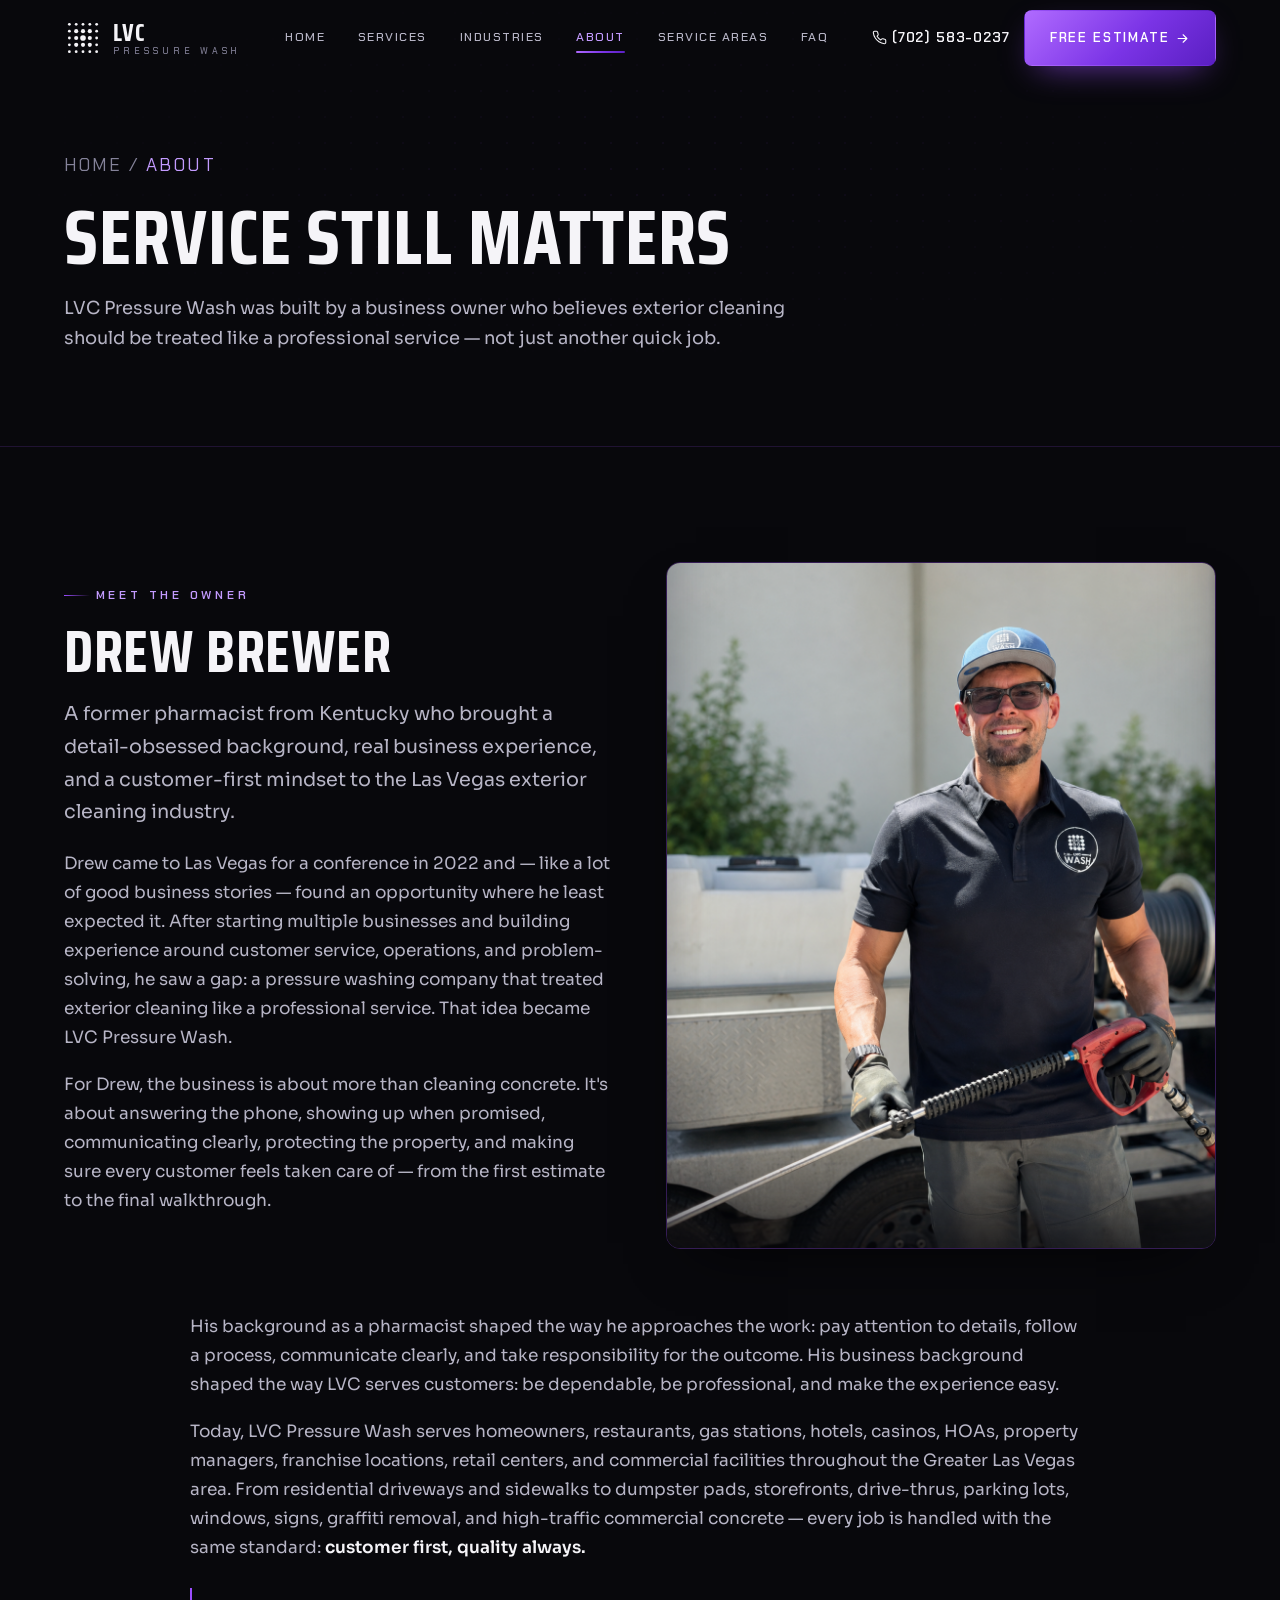
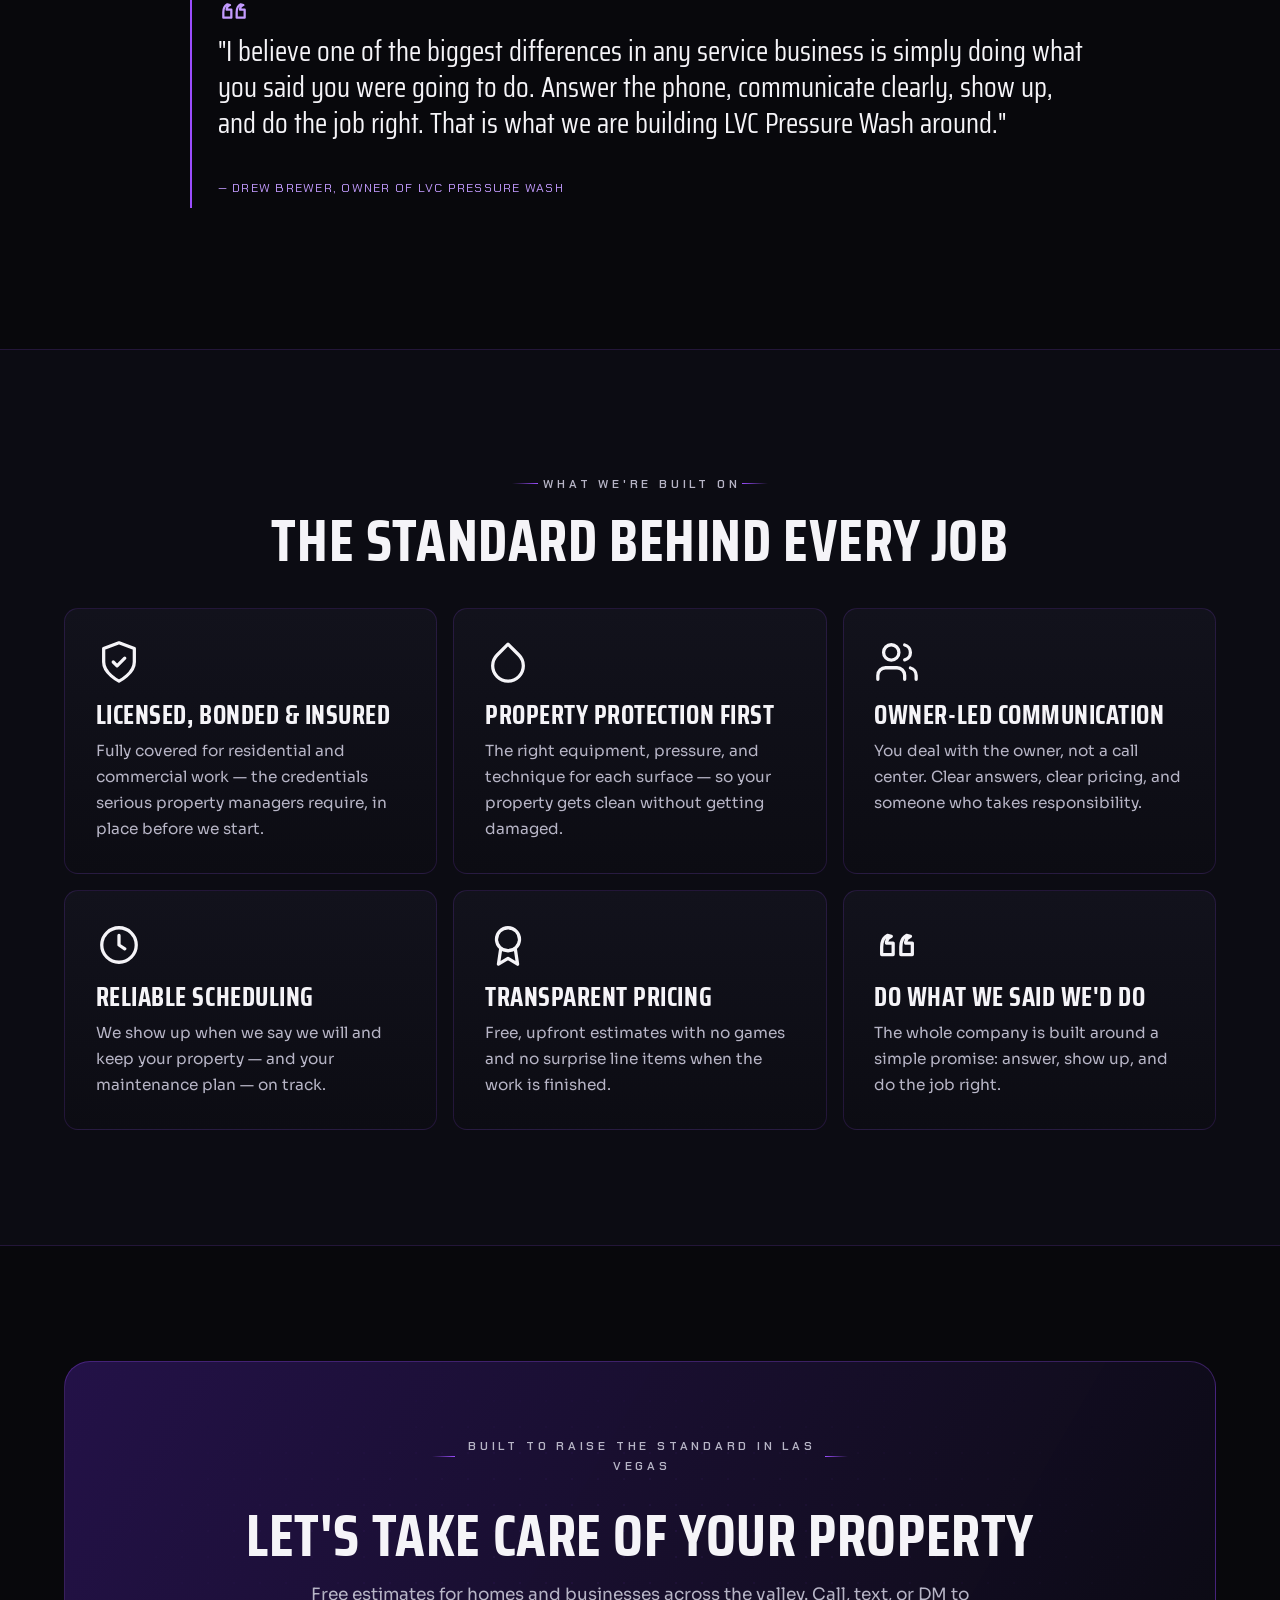
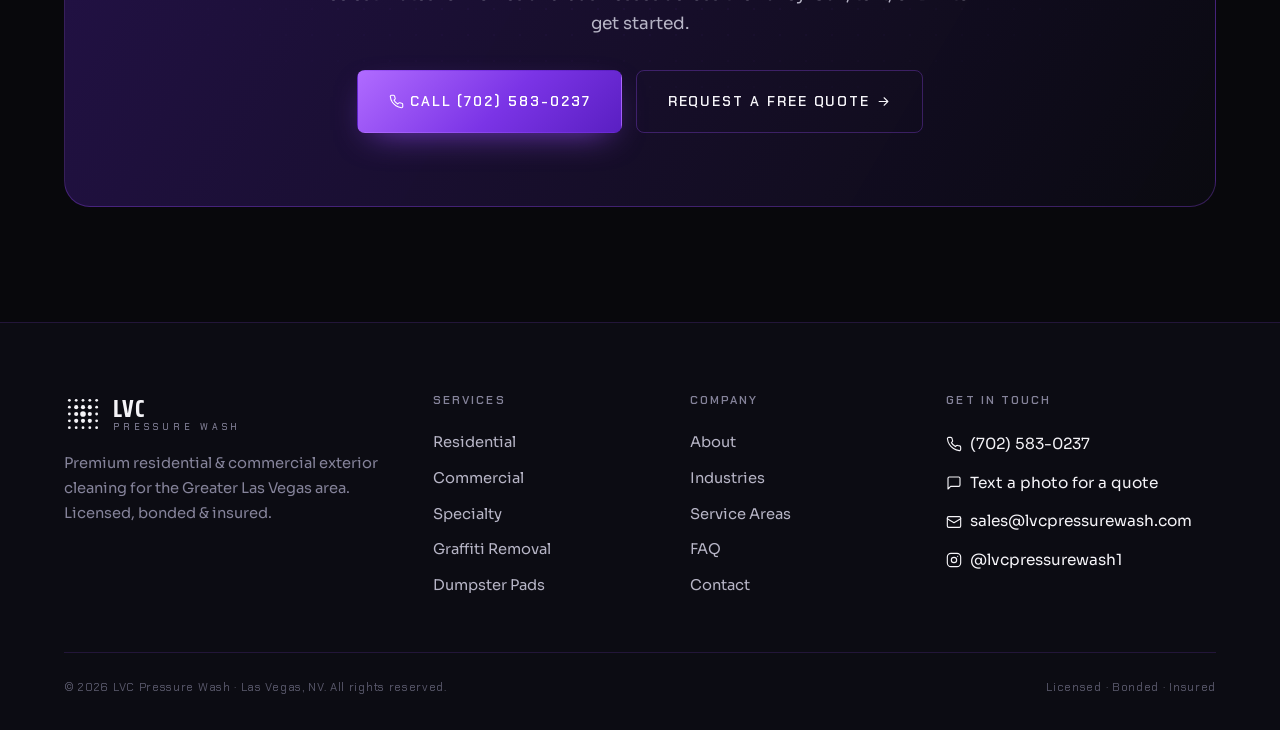
==== site/about.html @ b89e8e81 "Initial commit: LVC Pressure Washing static site Co-Authored-By: Claude Opus 4.8 <noreply@anthropic." ====
<!DOCTYPE html>
<html lang="en">
<head>
<meta charset="UTF-8">
<meta name="viewport" content="width=device-width, initial-scale=1">
<title>About — Meet Drew Brewer | LVC Pressure Wash Las Vegas</title>
<meta name="description" content="LVC Pressure Wash is owned and operated by Drew Brewer — a detail-obsessed, customer-first exterior cleaning company built to raise the standard in the Las Vegas region. Licensed, bonded & insured.">
<link rel="icon" href="assets/favicon.svg" type="image/svg+xml">
<link rel="preconnect" href="https://fonts.googleapis.com">
<link rel="preconnect" href="https://fonts.gstatic.com" crossorigin>
<link href="https://fonts.googleapis.com/css2?family=Chakra+Petch:wght@500;600;700&family=Saira+Condensed:wght@500;600;700;800&family=Sora:wght@300;400;500;600;700&display=swap" rel="stylesheet">
<link rel="stylesheet" href="css/styles.css">
</head>
<body>

<svg width="0" height="0" style="position:absolute" aria-hidden="true" focusable="false"><defs>
  <symbol id="mark" viewBox="0 0 46 46"><g fill="currentColor">
    <circle cx="6.5" cy="6.5" r="1.7"/><circle cx="14.75" cy="6.5" r="1.7"/><circle cx="23" cy="6.5" r="1.7"/><circle cx="31.25" cy="6.5" r="1.7"/><circle cx="39.5" cy="6.5" r="1.7"/>
    <circle cx="6.5" cy="14.75" r="1.7"/><circle cx="14.75" cy="14.75" r="2.5"/><circle cx="23" cy="14.75" r="2.5"/><circle cx="31.25" cy="14.75" r="2.5"/><circle cx="39.5" cy="14.75" r="1.7"/>
    <circle cx="6.5" cy="23" r="1.7"/><circle cx="14.75" cy="23" r="2.5"/><circle cx="23" cy="23" r="3.4"/><circle cx="31.25" cy="23" r="2.5"/><circle cx="39.5" cy="23" r="1.7"/>
    <circle cx="6.5" cy="31.25" r="1.7"/><circle cx="14.75" cy="31.25" r="2.5"/><circle cx="23" cy="31.25" r="2.5"/><circle cx="31.25" cy="31.25" r="2.5"/><circle cx="39.5" cy="31.25" r="1.7"/>
    <circle cx="6.5" cy="39.5" r="1.7"/><circle cx="14.75" cy="39.5" r="1.7"/><circle cx="23" cy="39.5" r="1.7"/><circle cx="31.25" cy="39.5" r="1.7"/><circle cx="39.5" cy="39.5" r="1.7"/>
  </g></symbol>
  <g fill="none" stroke="currentColor" stroke-width="1.7" stroke-linecap="round" stroke-linejoin="round">
    <symbol fill="none" stroke="currentColor" stroke-width="1.7" stroke-linecap="round" stroke-linejoin="round" id="i-phone" viewBox="0 0 24 24"><path d="M22 16.92v3a2 2 0 0 1-2.18 2 19.79 19.79 0 0 1-8.63-3.07 19.5 19.5 0 0 1-6-6A19.79 19.79 0 0 1 2.12 4.18 2 2 0 0 1 4.11 2h3a2 2 0 0 1 2 1.72c.13.96.36 1.9.7 2.81a2 2 0 0 1-.45 2.11L8.09 9.91a16 16 0 0 0 6 6l1.27-1.27a2 2 0 0 1 2.11-.45c.91.34 1.85.57 2.81.7A2 2 0 0 1 22 16.92z"/></symbol>
    <symbol fill="none" stroke="currentColor" stroke-width="1.7" stroke-linecap="round" stroke-linejoin="round" id="i-msg" viewBox="0 0 24 24"><path d="M21 15a2 2 0 0 1-2 2H7l-4 4V5a2 2 0 0 1 2-2h14a2 2 0 0 1 2 2z"/></symbol>
    <symbol fill="none" stroke="currentColor" stroke-width="1.7" stroke-linecap="round" stroke-linejoin="round" id="i-arrow" viewBox="0 0 24 24"><path d="M5 12h14M13 6l6 6-6 6"/></symbol>
    <symbol fill="none" stroke="currentColor" stroke-width="1.7" stroke-linecap="round" stroke-linejoin="round" id="i-mail" viewBox="0 0 24 24"><rect x="2" y="4" width="20" height="16" rx="2"/><path d="m2 7 10 6 10-6"/></symbol>
    <symbol fill="none" stroke="currentColor" stroke-width="1.7" stroke-linecap="round" stroke-linejoin="round" id="i-instagram" viewBox="0 0 24 24"><rect x="2" y="2" width="20" height="20" rx="5.5"/><circle cx="12" cy="12" r="4"/><path d="M17.5 6.5h.01"/></symbol>
    <symbol fill="none" stroke="currentColor" stroke-width="1.7" stroke-linecap="round" stroke-linejoin="round" id="i-shield" viewBox="0 0 24 24"><path d="M12 22s8-4 8-10V5l-8-3-8 3v7c0 6 8 10 8 10z"/><path d="M9 12l2 2 4-4"/></symbol>
    <symbol fill="none" stroke="currentColor" stroke-width="1.7" stroke-linecap="round" stroke-linejoin="round" id="i-droplet" viewBox="0 0 24 24"><path d="M12 2.7l5.66 5.66a8 8 0 1 1-11.32 0z"/></symbol>
    <symbol fill="none" stroke="currentColor" stroke-width="1.7" stroke-linecap="round" stroke-linejoin="round" id="i-clock" viewBox="0 0 24 24"><circle cx="12" cy="12" r="9"/><path d="M12 7v5l3 2"/></symbol>
    <symbol fill="none" stroke="currentColor" stroke-width="1.7" stroke-linecap="round" stroke-linejoin="round" id="i-award" viewBox="0 0 24 24"><circle cx="12" cy="9" r="6"/><path d="M8.2 13.9 7 22l5-3 5 3-1.2-8.1"/></symbol>
    <symbol fill="none" stroke="currentColor" stroke-width="1.7" stroke-linecap="round" stroke-linejoin="round" id="i-users" viewBox="0 0 24 24"><path d="M16 21v-2a4 4 0 0 0-4-4H6a4 4 0 0 0-4 4v2"/><circle cx="9" cy="7" r="4"/><path d="M22 21v-2a4 4 0 0 0-3-3.87M16 3.13a4 4 0 0 1 0 7.75"/></symbol>
    <symbol fill="none" stroke="currentColor" stroke-width="1.7" stroke-linecap="round" stroke-linejoin="round" id="i-quote" viewBox="0 0 24 24"><path d="M7 7c-2 1-3 3-3 6v4h6v-6H6.5C6.5 9 7.5 8 9 7.5zM17 7c-2 1-3 3-3 6v4h6v-6h-3.5c0-2 1-3 2.5-3.5z"/></symbol>
  </g>
</defs></svg>

<header class="header">
  <div class="container"><nav class="nav">
    <a href="index.html" class="brand" aria-label="LVC Pressure Wash home"><svg class="mark" viewBox="0 0 46 46" aria-hidden="true"><use href="#mark"/></svg><span class="brand-word"><span class="b1">LVC</span><span class="b2">PRESSURE&nbsp;WASH</span></span></a>
    <div class="nav-links"><a href="index.html">Home</a><a href="services.html">Services</a><a href="industries.html">Industries</a><a href="about.html" class="active">About</a><a href="service-areas.html">Service Areas</a><a href="faq.html">FAQ</a></div>
    <div class="nav-cta"><a href="tel:+17025830237" class="nav-phone"><svg aria-hidden="true"><use href="#i-phone"/></svg>(702) 583-0237</a><a href="contact.html" class="btn">Free Estimate <svg aria-hidden="true"><use href="#i-arrow"/></svg></a><button class="nav-toggle" aria-label="Open menu" aria-expanded="false" aria-controls="mobile-menu"><span></span></button></div>
  </nav></div>
</header>

<div class="mobile-menu" id="mobile-menu">
  <a href="index.html">Home <span>01</span></a><a href="services.html">Services <span>02</span></a><a href="industries.html">Industries <span>03</span></a><a href="about.html">About <span>04</span></a><a href="service-areas.html">Service Areas <span>05</span></a><a href="faq.html">FAQ <span>06</span></a><a href="contact.html">Contact <span>07</span></a>
  <a href="tel:+17025830237" class="btn btn-block btn-lg"><svg aria-hidden="true"><use href="#i-phone"/></svg> Call (702) 583-0237</a>
</div>

<main>
<section class="subhero">
  <div class="dotwash" aria-hidden="true"></div>
  <div class="container subhero-inner">
    <p class="crumbs"><a href="index.html">Home</a> / <span>About</span></p>
    <h1>Service still matters</h1>
    <p class="lead">LVC Pressure Wash was built by a business owner who believes exterior cleaning should be treated like a professional service — not just another quick job.</p>
  </div>
</section>

<section class="section">
  <div class="container">
    <div class="about-hero">
      <div class="reveal">
        <p class="eyebrow">Meet the owner</p>
        <h2 style="margin-bottom:1.1rem;">Drew Brewer</h2>
        <p class="lead">A former pharmacist from Kentucky who brought a detail-obsessed background, real business experience, and a customer-first mindset to the Las Vegas exterior cleaning industry.</p>
        <p>Drew came to Las Vegas for a conference in 2022 and — like a lot of good business stories — found an opportunity where he least expected it. After starting multiple businesses and building experience around customer service, operations, and problem-solving, he saw a gap: a pressure washing company that treated exterior cleaning like a professional service. That idea became LVC Pressure Wash.</p>
        <p>For Drew, the business is about more than cleaning concrete. It's about answering the phone, showing up when promised, communicating clearly, protecting the property, and making sure every customer feels taken care of — from the first estimate to the final walkthrough.</p>
      </div>
      <div class="reveal" data-d="1">
        <div class="about-portrait">
          <img src="assets/img/drew.png" alt="Drew Brewer, owner of LVC Pressure Wash, holding a pressure washing wand in front of his equipment trailer">
        </div>
      </div>
    </div>

    <div class="reveal" style="max-width:900px; margin:clamp(2.5rem,5vw,4rem) auto 0;">
      <p>His background as a pharmacist shaped the way he approaches the work: pay attention to details, follow a process, communicate clearly, and take responsibility for the outcome. His business background shaped the way LVC serves customers: be dependable, be professional, and make the experience easy.</p>
      <p>Today, LVC Pressure Wash serves homeowners, restaurants, gas stations, hotels, casinos, HOAs, property managers, franchise locations, retail centers, and commercial facilities throughout the Greater Las Vegas area. From residential driveways and sidewalks to dumpster pads, storefronts, drive-thrus, parking lots, windows, signs, graffiti removal, and high-traffic commercial concrete — every job is handled with the same standard: <strong>customer first, quality always.</strong></p>
      <div class="quote">
        <svg style="width:32px;height:32px;color:var(--volt-glow);margin-bottom:.4rem;" aria-hidden="true"><use href="#i-quote"/></svg>
        <p>"I believe one of the biggest differences in any service business is simply doing what you said you were going to do. Answer the phone, communicate clearly, show up, and do the job right. That is what we are building LVC Pressure Wash around."</p>
        <cite>— Drew Brewer, Owner of LVC Pressure Wash</cite>
      </div>
    </div>
  </div>
</section>

<section class="section" style="background:var(--ink-1); border-block:1px solid var(--line);">
  <div class="container">
    <div class="section-head center reveal" style="margin-bottom:2.4rem;">
      <p class="eyebrow center">What we're built on</p>
      <h2>The standard behind every job</h2>
    </div>
    <div class="values reveal" data-d="1">
      <div class="card"><svg class="ic" aria-hidden="true"><use href="#i-shield"/></svg><h3>Licensed, bonded &amp; insured</h3><p>Fully covered for residential and commercial work — the credentials serious property managers require, in place before we start.</p></div>
      <div class="card"><svg class="ic" aria-hidden="true"><use href="#i-droplet"/></svg><h3>Property protection first</h3><p>The right equipment, pressure, and technique for each surface — so your property gets clean without getting damaged.</p></div>
      <div class="card"><svg class="ic" aria-hidden="true"><use href="#i-users"/></svg><h3>Owner-led communication</h3><p>You deal with the owner, not a call center. Clear answers, clear pricing, and someone who takes responsibility.</p></div>
      <div class="card"><svg class="ic" aria-hidden="true"><use href="#i-clock"/></svg><h3>Reliable scheduling</h3><p>We show up when we say we will and keep your property — and your maintenance plan — on track.</p></div>
      <div class="card"><svg class="ic" aria-hidden="true"><use href="#i-award"/></svg><h3>Transparent pricing</h3><p>Free, upfront estimates with no games and no surprise line items when the work is finished.</p></div>
      <div class="card"><svg class="ic" aria-hidden="true"><use href="#i-quote"/></svg><h3>Do what we said we'd do</h3><p>The whole company is built around a simple promise: answer, show up, and do the job right.</p></div>
    </div>
  </div>
</section>

<section class="section" style="padding-top:0;padding-bottom:0;">
  <div class="container" style="padding-block:var(--section-y);">
    <div class="cta-band reveal"><div class="dotwash" aria-hidden="true"></div>
      <div class="cta-inner">
        <p class="eyebrow center">Built to raise the standard in Las Vegas</p>
        <h2>Let's take care of your property</h2>
        <p>Free estimates for homes and businesses across the valley. Call, text, or DM to get started.</p>
        <div class="btn-row" style="justify-content:center;">
          <a href="tel:+17025830237" class="btn btn-lg"><svg aria-hidden="true"><use href="#i-phone"/></svg> Call (702) 583-0237</a>
          <a href="contact.html" class="btn btn-ghost btn-lg">Request a free quote <svg aria-hidden="true"><use href="#i-arrow"/></svg></a>
        </div>
      </div>
    </div>
  </div>
</section>
</main>

<footer class="footer">
  <div class="container">
    <div class="footer-top">
      <div class="footer-brand"><a href="index.html" class="brand" aria-label="LVC Pressure Wash home"><svg class="mark" viewBox="0 0 46 46" aria-hidden="true"><use href="#mark"/></svg><span class="brand-word"><span class="b1">LVC</span><span class="b2">PRESSURE&nbsp;WASH</span></span></a><p>Premium residential &amp; commercial exterior cleaning for the Greater Las Vegas area. Licensed, bonded &amp; insured.</p></div>
      <div class="footer-col"><h4>Services</h4><a href="services.html#residential">Residential</a><a href="services.html#commercial">Commercial</a><a href="services.html#specialty">Specialty</a><a href="services.html#specialty">Graffiti Removal</a><a href="services.html#commercial">Dumpster Pads</a></div>
      <div class="footer-col"><h4>Company</h4><a href="about.html">About</a><a href="industries.html">Industries</a><a href="service-areas.html">Service Areas</a><a href="faq.html">FAQ</a><a href="contact.html">Contact</a></div>
      <div class="footer-col footer-contact"><h4>Get in touch</h4><a href="tel:+17025830237"><svg aria-hidden="true"><use href="#i-phone"/></svg> (702) 583-0237</a><a href="sms:+17025830237"><svg aria-hidden="true"><use href="#i-msg"/></svg> Text a photo for a quote</a><a href="mailto:sales@lvcpressurewash.com"><svg aria-hidden="true"><use href="#i-mail"/></svg> sales@lvcpressurewash.com</a><a href="https://www.instagram.com/lvcpressurewash1" target="_blank" rel="noopener"><svg aria-hidden="true"><use href="#i-instagram"/></svg> @lvcpressurewash1</a></div>
    </div>
    <div class="footer-bottom"><p>© <span id="year">2026</span> LVC Pressure Wash · Las Vegas, NV. All rights reserved.</p><p>Licensed · Bonded · Insured</p></div>
  </div>
</footer>

<div class="mobile-bar"><a class="call" href="tel:+17025830237"><svg aria-hidden="true"><use href="#i-phone"/></svg> Call</a><a class="txt" href="sms:+17025830237"><svg aria-hidden="true"><use href="#i-msg"/></svg> Text a Quote</a></div>

<script src="js/main.js"></script>
</body>
</html>
---- site/css/styles.css ----
/* =============================================================
   LVC PRESSURE WASH — "Vegas Night" design system
   Palette derived from the company Cybertruck wrap (electric violet)
   set against wet-neon-concrete black. Built to feel like a premium
   property-maintenance brand, not a generic blue pressure-wash template.
   ============================================================= */

/* ---------- Tokens ---------- */
:root{
  /* base */
  --ink:        #08080c;
  --ink-1:      #0c0c13;
  --ink-2:      #12121c;
  --ink-3:      #191926;
  --ink-4:      #22222f;

  /* brand accents */
  --volt:       #9b4dff;   /* electric violet — the truck wrap */
  --volt-2:     #7b34e6;
  --volt-deep:  #5a1fc2;
  --volt-glow:  #c39bff;
  --cyan:       #39d7ff;   /* icy water highlight */
  --cyan-deep:  #17a9d6;

  /* neutrals / text */
  --bone:       #f5f4f8;
  --fog:        #b7b5c6;   /* body text */
  --steel:      #85839a;   /* dim labels */
  --steel-2:    #5b5a6d;

  /* lines & surfaces */
  --line:       rgba(155,77,255,.16);
  --line-2:     rgba(155,77,255,.30);
  --line-soft:  rgba(255,255,255,.07);
  --glass:      rgba(18,18,28,.66);

  /* gradients */
  --grad-volt:  linear-gradient(135deg, #b06bff 0%, #7b34e6 55%, #5a1fc2 100%);
  --grad-line:  linear-gradient(90deg, transparent, var(--volt), var(--cyan), transparent);

  /* effect */
  --glow-volt:  0 0 0 1px rgba(155,77,255,.35), 0 18px 50px -18px rgba(155,77,255,.55);
  --shadow-card:0 24px 60px -30px rgba(0,0,0,.9);

  /* type */
  --f-display: "Saira Condensed", "Arial Narrow", sans-serif;
  --f-body:    "Sora", system-ui, -apple-system, sans-serif;
  --f-mono:    "Chakra Petch", ui-monospace, monospace;

  /* rhythm */
  --container: 1240px;
  --gutter:    clamp(1.15rem, 4vw, 2.75rem);
  --section-y: clamp(4.5rem, 9vw, 8.5rem);
  --radius:    14px;
  --radius-sm: 8px;
}

/* ---------- Reset ---------- */
*,*::before,*::after{ box-sizing:border-box; }
html{ -webkit-text-size-adjust:100%; scroll-behavior:smooth; }
@media (prefers-reduced-motion: reduce){ html{ scroll-behavior:auto; } }
body{
  margin:0;
  background:var(--ink);
  color:var(--fog);
  font-family:var(--f-body);
  font-size:1.0625rem;
  line-height:1.7;
  -webkit-font-smoothing:antialiased;
  text-rendering:optimizeLegibility;
  overflow-x:hidden;
}
img,video,svg{ display:block; max-width:100%; }
a{ color:inherit; text-decoration:none; }
button{ font:inherit; color:inherit; cursor:pointer; }
ul{ margin:0; padding:0; list-style:none; }
:focus-visible{ outline:2px solid var(--cyan); outline-offset:3px; border-radius:3px; }
::selection{ background:var(--volt); color:#fff; }

/* ---------- Typography ---------- */
h1,h2,h3,h4{
  font-family:var(--f-display);
  color:var(--bone);
  font-weight:700;
  line-height:.98;
  letter-spacing:.01em;
  text-transform:uppercase;
  margin:0;
}
h1{ font-size:clamp(2.9rem, 7.4vw, 6.2rem); }
h2{ font-size:clamp(2.1rem, 4.6vw, 3.7rem); line-height:.96; }
h3{ font-size:clamp(1.32rem, 2.1vw, 1.65rem); letter-spacing:.02em; }
p{ margin:0 0 1.1em; }
strong{ color:var(--bone); font-weight:600; }

.eyebrow{
  font-family:var(--f-mono);
  font-weight:600;
  font-size:.74rem;
  letter-spacing:.32em;
  text-transform:uppercase;
  color:var(--volt-glow);
  display:inline-flex;
  align-items:center;
  gap:.7ch;
  margin:0 0 1.2rem;
}
.eyebrow::before{
  content:"";
  width:26px; height:1px;
  background:linear-gradient(90deg,var(--volt),transparent);
}
.eyebrow.center{ justify-content:center; }
.eyebrow.center::before{ background:linear-gradient(90deg,transparent,var(--volt)); }
.eyebrow.center::after{
  content:""; width:26px; height:1px; margin-left:-.32em;
  background:linear-gradient(90deg,var(--volt),transparent);
}

.text-cyan{ color:var(--cyan); }
.text-volt{ color:var(--volt-glow);
  -webkit-text-fill-color:transparent;
  background:var(--grad-volt);
  -webkit-background-clip:text; background-clip:text; }
.lead{ font-size:clamp(1.05rem,1.5vw,1.22rem); color:var(--fog); max-width:60ch; }
.muted{ color:var(--steel); }

/* ---------- Layout ---------- */
.container{ width:100%; max-width:var(--container); margin-inline:auto; padding-inline:var(--gutter); }
.container-wide{ max-width:1440px; }
.section{ padding-block:var(--section-y); position:relative; }
.section-tight{ padding-block:clamp(3rem,6vw,5rem); }
.divider-line{ height:1px; background:var(--line); }
.center{ text-align:center; }
.grid{ display:grid; gap:clamp(1rem,2vw,1.6rem); }
.stack-sm{ display:grid; gap:.6rem; }

.section-head{ max-width:64ch; }
.section-head.center{ margin-inline:auto; }
.section-head h2{ margin-bottom:1.1rem; }
.section-head p{ color:var(--fog); }

/* dot-grid watermark echoing the logo mark */
.dotwash{
  position:absolute; inset:0; pointer-events:none; opacity:.5;
  background-image:radial-gradient(rgba(155,77,255,.10) 1.4px, transparent 1.5px);
  background-size:26px 26px;
  -webkit-mask-image:radial-gradient(ellipse 70% 60% at 50% 40%, #000, transparent 75%);
          mask-image:radial-gradient(ellipse 70% 60% at 50% 40%, #000, transparent 75%);
}

/* ---------- Buttons ---------- */
.btn{
  --_bg:var(--grad-volt);
  display:inline-flex; align-items:center; gap:.7ch;
  font-family:var(--f-mono); font-weight:600;
  font-size:.82rem; letter-spacing:.14em; text-transform:uppercase;
  padding:1.02rem 1.55rem; border:1px solid transparent; border-radius:var(--radius-sm);
  background:var(--_bg); color:#fff;
  position:relative; transition:transform .25s ease, box-shadow .25s ease, background .25s;
  box-shadow:0 12px 34px -14px rgba(155,77,255,.75);
}
.btn svg{ width:15px; height:15px; transition:transform .25s ease; }
.btn:hover{ transform:translateY(-2px); box-shadow:0 20px 44px -14px rgba(155,77,255,.9); }
.btn:hover svg{ transform:translateX(4px); }
.btn-ghost{
  background:transparent; color:var(--bone);
  border:1px solid var(--line-2);
  box-shadow:none;
}
.btn-ghost:hover{ background:rgba(155,77,255,.08); border-color:var(--volt); box-shadow:none; }
.btn-lg{ padding:1.15rem 1.9rem; font-size:.86rem; }
.btn-block{ width:100%; justify-content:center; }
.btn-cyan{ background:linear-gradient(135deg,#5fe6ff,#17a9d6); color:#04222b; box-shadow:0 12px 34px -14px rgba(57,215,255,.7); }
.btn-cyan:hover{ box-shadow:0 20px 44px -14px rgba(57,215,255,.9); }
.btn-row{ display:flex; flex-wrap:wrap; gap:.9rem; }

/* ---------- Header ---------- */
.header{
  position:fixed; inset:0 0 auto 0; z-index:60;
  transition:background .3s ease, border-color .3s ease, backdrop-filter .3s;
  border-bottom:1px solid transparent;
}
.header.scrolled{
  background:rgba(8,8,12,.82);
  backdrop-filter:blur(14px) saturate(1.3);
  border-bottom-color:var(--line);
}
.nav{ display:flex; align-items:center; justify-content:space-between; gap:1.5rem; height:76px; }
.brand{ display:flex; align-items:center; gap:.7rem; flex-shrink:0; }
.brand .mark{ width:38px; height:38px; color:var(--bone); transition:color .3s; }
.brand:hover .mark{ color:var(--volt-glow); }
.brand-logo{ width:46px; height:46px; object-fit:contain; flex-shrink:0; border-radius:50%;
  transition:transform .3s ease, box-shadow .3s ease; }
.brand:hover .brand-logo{ transform:scale(1.05); box-shadow:0 0 0 2px rgba(155,77,255,.25), 0 0 22px -4px rgba(155,77,255,.6); }
.footer .brand-logo{ width:44px; height:44px; }
.brand-word{ display:flex; flex-direction:column; line-height:1; }
.brand-word .b1{ font-family:var(--f-display); font-weight:700; font-size:1.5rem; letter-spacing:.04em; color:var(--bone); }
.brand-word .b2{ font-family:var(--f-mono); font-weight:500; font-size:.56rem; letter-spacing:.44em; color:var(--steel); margin-top:2px; }

.nav-links{ display:flex; align-items:center; gap:.35rem; }
.nav-links a{
  font-family:var(--f-mono); font-size:.78rem; font-weight:500;
  letter-spacing:.12em; text-transform:uppercase; color:var(--fog);
  padding:.6rem .85rem; border-radius:6px; position:relative; transition:color .2s;
}
.nav-links a:hover{ color:var(--bone); }
.nav-links a.active{ color:var(--volt-glow); }
.nav-links a.active::after{
  content:""; position:absolute; left:.85rem; right:.85rem; bottom:.35rem; height:1.5px;
  background:var(--grad-volt); border-radius:2px;
}
.nav-cta{ display:flex; align-items:center; gap:.9rem; }
.nav-phone{
  display:inline-flex; align-items:center; gap:.55ch;
  font-family:var(--f-mono); font-weight:600; font-size:.86rem; letter-spacing:.06em;
  color:var(--bone);
}
.nav-phone svg{ width:15px; height:15px; color:var(--bone); }
.nav-toggle{ display:none; background:none; border:1px solid var(--line-2); border-radius:8px; width:46px; height:46px; align-items:center; justify-content:center; }
.nav-toggle span{ display:block; width:20px; height:2px; background:var(--bone); position:relative; transition:.25s; }
.nav-toggle span::before,.nav-toggle span::after{ content:""; position:absolute; left:0; width:20px; height:2px; background:var(--bone); transition:.25s; }
.nav-toggle span::before{ top:-6px; } .nav-toggle span::after{ top:6px; }
body.menu-open .nav-toggle span{ background:transparent; }
body.menu-open .nav-toggle span::before{ top:0; transform:rotate(45deg); }
body.menu-open .nav-toggle span::after{ top:0; transform:rotate(-45deg); }

/* mobile drawer */
.mobile-menu{
  position:fixed; inset:76px 0 0 0; z-index:55;
  background:rgba(8,8,12,.97); backdrop-filter:blur(10px);
  transform:translateY(-12px); opacity:0; pointer-events:none;
  transition:opacity .3s ease, transform .3s ease;
  padding:2rem var(--gutter) 3rem; overflow-y:auto;
}
body.menu-open .mobile-menu{ opacity:1; transform:none; pointer-events:auto; }
.mobile-menu a{
  display:flex; align-items:center; justify-content:space-between;
  font-family:var(--f-display); text-transform:uppercase; font-size:1.7rem; color:var(--bone);
  padding:1.05rem 0; border-bottom:1px solid var(--line);
}
.mobile-menu a span{ font-family:var(--f-mono); font-size:.7rem; color:var(--volt-glow); }
.mobile-menu .btn{ margin-top:1.8rem; display:flex; justify-content:center; align-items:center; gap:.7ch;
  font-family:var(--f-mono); font-size:.92rem; letter-spacing:.1em; padding:1.15rem 1.5rem; border-bottom:none; }
.mobile-menu .btn svg{ width:17px; height:17px; }

/* ---------- Hero ---------- */
.hero{ position:relative; min-height:100svh; display:flex; align-items:flex-end; overflow:hidden; }
.hero-media{ position:absolute; inset:0; z-index:0; }
.hero-media video,.hero-media img{ width:100%; height:100%; object-fit:cover; }
.hero-media::after{
  content:""; position:absolute; inset:0;
  background:
    linear-gradient(180deg, rgba(8,8,12,.72) 0%, rgba(8,8,12,.30) 34%, rgba(8,8,12,.72) 74%, var(--ink) 100%),
    linear-gradient(105deg, rgba(90,31,194,.42) 0%, rgba(8,8,12,0) 52%),
    radial-gradient(120% 80% at 82% 18%, rgba(57,215,255,.16), transparent 60%);
}
.hero-scan{
  position:absolute; left:0; right:0; top:0; height:2px; z-index:1;
  background:var(--grad-line); opacity:.7;
  animation:scan 7s ease-in-out infinite;
}
@keyframes scan{ 0%,100%{ transform:translateY(14vh); opacity:0;} 12%{opacity:.8;} 50%{ transform:translateY(86vh); opacity:.55;} 88%{opacity:.7;} }
.hero-inner{ position:relative; z-index:2; width:100%; padding-bottom:clamp(2.4rem,6vw,4.5rem); padding-top:120px; }
.hero h1{ max-width:16ch; margin-bottom:1.4rem; }
.hero h1 .l2{ display:block; color:transparent; background:var(--grad-volt); -webkit-background-clip:text; background-clip:text; }
.hero-sub{ max-width:52ch; font-size:clamp(1.02rem,1.5vw,1.24rem); color:#d9d7e4; margin-bottom:2rem; }
.hero .btn-row{ margin-bottom:2.6rem; }
.hero-badges{ display:flex; flex-wrap:wrap; gap:.55rem 1.6rem; align-items:center; }
.hero-badge{ display:inline-flex; align-items:center; gap:.6ch; font-family:var(--f-mono); font-size:.72rem; letter-spacing:.1em; text-transform:uppercase; color:var(--fog); }
.hero-badge svg{ width:15px; height:15px; color:var(--bone); flex-shrink:0; }
.scroll-cue{ position:absolute; left:50%; bottom:1.4rem; transform:translateX(-50%); z-index:2; display:flex; flex-direction:column; align-items:center; gap:.5rem; font-family:var(--f-mono); font-size:.6rem; letter-spacing:.3em; color:var(--steel); text-transform:uppercase; }
.scroll-cue .dot{ width:5px; height:5px; border-radius:50%; background:var(--volt-glow); animation:cue 1.8s ease-in-out infinite; }
@keyframes cue{ 0%,100%{ transform:translateY(0); opacity:.3;} 50%{ transform:translateY(9px); opacity:1;} }

/* ---------- Marquee trust bar ---------- */
.ticker{ border-block:1px solid var(--line); background:var(--ink-1); overflow:hidden; }
.ticker-track{ display:flex; gap:3.5rem; padding-block:1.05rem; white-space:nowrap; width:max-content; animation:marq 34s linear infinite; }
.ticker:hover .ticker-track{ animation-play-state:paused; }
.ticker-item{ font-family:var(--f-mono); font-size:.8rem; letter-spacing:.14em; text-transform:uppercase; color:var(--fog); display:inline-flex; align-items:center; gap:.9ch; }
.ticker-item b{ color:var(--volt-glow); font-weight:600; }
.ticker-item::before{ content:""; width:6px; height:6px; border-radius:50%; background:var(--cyan); }
@keyframes marq{ to{ transform:translateX(-50%); } }

/* ---------- Proud Partners marquee ---------- */
.partners{ overflow:hidden; position:relative;
  -webkit-mask-image:linear-gradient(90deg, transparent, #000 8%, #000 92%, transparent);
          mask-image:linear-gradient(90deg, transparent, #000 8%, #000 92%, transparent); }
.partners-track{ display:flex; gap:clamp(5rem,16vw,19rem); width:max-content; align-items:center;
  padding-inline:clamp(2.5rem,8vw,6rem); animation:marq 42s linear infinite; }
.partners:hover .partners-track{ animation-play-state:paused; }
.plogo{ flex:0 0 auto; display:flex; align-items:center; justify-content:center; height:72px; }
.plogo img{ width:auto; height:auto; max-height:58px; max-width:190px; object-fit:contain;
  opacity:.92; transition:opacity .3s ease, transform .3s ease; }
.plogo:hover img{ opacity:1; transform:scale(1.05); }

/* ---------- Cards / grids ---------- */
.card{
  background:linear-gradient(180deg,var(--ink-2),var(--ink-1));
  border:1px solid var(--line); border-radius:var(--radius);
  padding:clamp(1.4rem,2.4vw,2rem); position:relative; overflow:hidden;
  transition:transform .3s ease, border-color .3s ease, box-shadow .3s ease;
}
.card::after{ content:""; position:absolute; inset:0; border-radius:inherit; pointer-events:none;
  background:radial-gradient(120% 100% at 0% 0%, rgba(155,77,255,.10), transparent 45%); opacity:0; transition:opacity .3s; }
.card:hover{ transform:translateY(-4px); border-color:var(--line-2); box-shadow:var(--shadow-card); }
.card:hover::after{ opacity:1; }
.card .ic{ width:46px; height:46px; margin-bottom:1.1rem; color:var(--bone); }
.card h3{ margin-bottom:.55rem; }
.card p{ font-size:.96rem; color:var(--fog); margin-bottom:0; }

.grid-2{ grid-template-columns:repeat(2,1fr); }
.grid-3{ grid-template-columns:repeat(3,1fr); }
.grid-4{ grid-template-columns:repeat(4,1fr); }

/* problem stat band */
.problem-grid{ display:grid; grid-template-columns:1.1fr 1fr; gap:clamp(1.6rem,4vw,4rem); align-items:center; }
.chip-list{ display:flex; flex-wrap:wrap; gap:.5rem; margin-top:1.4rem; }
.chip{ font-family:var(--f-mono); font-size:.72rem; letter-spacing:.06em; text-transform:uppercase; color:var(--fog);
  border:1px solid var(--line); border-radius:100px; padding:.42rem .85rem; background:var(--ink-1); }
.chip.hot{ color:var(--volt-glow); border-color:var(--line-2); }

/* service icon grid (compact, inspiration-style) */
.svc-grid{ display:grid; grid-template-columns:repeat(4,1fr); gap:1px; background:var(--line); border:1px solid var(--line); border-radius:var(--radius); overflow:hidden; }
.svc-cell{ background:var(--ink-1); padding:1.5rem 1.15rem; display:flex; flex-direction:column; gap:.7rem; transition:background .25s; position:relative; }
.svc-cell:hover{ background:var(--ink-2); }
.svc-cell svg{ width:30px; height:30px; color:var(--bone); transition:transform .25s, color .25s; }
.svc-cell:hover svg{ transform:translateY(-2px); color:var(--cyan); }
.svc-cell .t{ font-family:var(--f-display); text-transform:uppercase; font-size:1.02rem; color:var(--bone); line-height:1.05; letter-spacing:.02em; }
.svc-cell .d{ font-size:.82rem; color:var(--steel); line-height:1.5; }

/* split (residential / commercial) */
.split{ display:grid; grid-template-columns:1fr 1fr; gap:clamp(1.2rem,2.5vw,1.8rem); }
.split-panel{ position:relative; border:1px solid var(--line); border-radius:var(--radius); overflow:hidden; min-height:440px; display:flex; flex-direction:column; justify-content:flex-end; }
.split-panel .ph{ position:absolute; inset:0; z-index:0; }
.split-panel .ph::after{ content:""; position:absolute; inset:0; background:linear-gradient(180deg, rgba(8,8,12,.35) 0%, rgba(8,8,12,.55) 38%, rgba(8,8,12,.82) 66%, rgba(8,8,12,.97) 100%); }
.split-body{ position:relative; z-index:2; padding:clamp(1.5rem,3vw,2.2rem); }
.split-body .tag{ font-family:var(--f-mono); font-size:.72rem; letter-spacing:.2em; text-transform:uppercase; color:var(--cyan); }
.split-body h3{ font-size:clamp(1.6rem,3vw,2.3rem); margin:.5rem 0 .7rem; }
.split-body ul{ display:flex; flex-wrap:wrap; gap:.4rem .5rem; margin:.9rem 0 1.4rem; }
.split-body ul li{ font-family:var(--f-mono); font-size:.72rem; letter-spacing:.04em; text-transform:uppercase; color:var(--fog); border:1px solid var(--line); border-radius:100px; padding:.35rem .75rem; }
.split-link{ display:inline-flex; align-items:center; gap:.6ch; font-family:var(--f-mono); font-weight:600; font-size:.8rem; letter-spacing:.12em; text-transform:uppercase; color:var(--volt-glow); }
.split-link svg{ width:14px; height:14px; transition:transform .25s; }
.split-panel:hover .split-link svg{ transform:translateX(4px); }

/* image placeholder */
.ph{ background:
    repeating-linear-gradient(45deg, rgba(155,77,255,.05) 0 12px, transparent 12px 24px),
    linear-gradient(135deg,var(--ink-3),var(--ink-1));
  display:flex; align-items:center; justify-content:center; }
.ph[data-label]::before{
  content:"◪ "attr(data-label); position:absolute; z-index:1;
  font-family:var(--f-mono); font-size:.68rem; letter-spacing:.14em; text-transform:uppercase; color:var(--steel);
  border:1px dashed var(--line-2); padding:.5rem .8rem; border-radius:6px; background:rgba(8,8,12,.5);
  max-width:80%; text-align:center; line-height:1.4;
}
.ph.solid{ position:relative; }

/* before / after slider */
.ba-wrap{ display:grid; grid-template-columns:1.25fr .75fr; gap:clamp(1.5rem,3vw,3rem); align-items:center; }
.ba{ position:relative; width:100%; aspect-ratio:4/3; border-radius:var(--radius); overflow:hidden; border:1px solid var(--line-2); box-shadow:var(--shadow-card); user-select:none; touch-action:pan-y; background:var(--ink-2); }
.ba img{ position:absolute; inset:0; width:100%; height:100%; object-fit:cover; pointer-events:none; }
.ba .after-layer{ clip-path:inset(0 0 0 50%); }
.ba-tag{ position:absolute; top:14px; z-index:4; font-family:var(--f-mono); font-size:.66rem; font-weight:600; letter-spacing:.18em; text-transform:uppercase; padding:.4rem .7rem; border-radius:5px; background:rgba(8,8,12,.7); border:1px solid var(--line); backdrop-filter:blur(4px); }
.ba-tag.b{ left:14px; color:var(--fog); }
.ba-tag.a{ right:14px; color:var(--cyan); border-color:var(--line-2); }
.ba-handle{ position:absolute; top:0; bottom:0; left:50%; width:2px; z-index:5; transform:translateX(-50%);
  background:linear-gradient(180deg,transparent,var(--volt),var(--cyan),var(--volt),transparent);
  box-shadow:0 0 18px 2px rgba(155,77,255,.7); }
.ba-knob{ position:absolute; top:50%; left:50%; transform:translate(-50%,-50%); width:52px; height:52px; border-radius:50%;
  background:var(--ink); border:1.5px solid var(--volt); display:grid; place-items:center; cursor:ew-resize;
  box-shadow:0 0 0 6px rgba(155,77,255,.12), 0 10px 30px -8px rgba(0,0,0,.9); }
.ba-knob svg{ width:26px; height:26px; color:var(--volt-glow); }
.ba input[type=range]{ position:absolute; inset:0; width:100%; height:100%; margin:0; opacity:0; cursor:ew-resize; z-index:6; }

/* field footage (vertical scroll-autoplay video) */
.footage{ display:grid; grid-template-columns:.85fr 1.15fr; gap:clamp(1.5rem,4vw,3.5rem); align-items:center; }
.phone{ position:relative; width:min(300px,78vw); margin-inline:auto; aspect-ratio:9/19.5; border-radius:34px; overflow:hidden; border:1px solid var(--line-2);
  background:#000; box-shadow:0 40px 90px -40px rgba(155,77,255,.6), var(--shadow-card); }
.phone video{ width:100%; height:100%; object-fit:cover; }
.phone::before{ content:""; position:absolute; top:14px; left:50%; transform:translateX(-50%); width:78px; height:6px; border-radius:6px; background:rgba(255,255,255,.22); z-index:3; }
.phone-hud{ position:absolute; z-index:3; font-family:var(--f-mono); font-size:.62rem; letter-spacing:.16em; text-transform:uppercase; color:var(--bone); }
.phone-rec{ top:30px; left:16px; display:flex; align-items:center; gap:.5ch; }
.phone-rec .r{ width:8px; height:8px; border-radius:50%; background:#ff4b4b; box-shadow:0 0 10px #ff4b4b; animation:rec 1.4s steps(1) infinite; }
@keyframes rec{ 50%{opacity:.25;} }
.phone-meta{ bottom:22px; left:16px; right:16px; display:flex; justify-content:space-between; color:var(--fog); }
/* scroll-autoplay video framed in the "Built for Las Vegas" section */
.why-video{ position:relative; aspect-ratio:4/5; border-radius:var(--radius); border:1px solid var(--line-2); overflow:hidden;
  box-shadow:0 40px 90px -42px rgba(155,77,255,.55), var(--shadow-card); }
.why-video video{ width:100%; height:100%; object-fit:cover; object-position:center; }

/* why / feature list rows */
.feature-rows{ display:grid; gap:1px; background:var(--line); border:1px solid var(--line); border-radius:var(--radius); overflow:hidden; }
.frow{ background:var(--ink-1); padding:clamp(1.3rem,2.5vw,1.9rem); display:grid; grid-template-columns:auto 1fr auto; gap:1.3rem; align-items:center; transition:background .25s; }
.frow:hover{ background:var(--ink-2); }
.frow .num{ font-family:var(--f-mono); font-size:.85rem; color:var(--volt-glow); letter-spacing:.1em; }
.frow .ftxt h3{ font-size:1.2rem; margin-bottom:.25rem; }
.frow .ftxt p{ margin:0; font-size:.95rem; color:var(--fog); }
.frow .fic{ width:34px; height:34px; color:var(--bone); }
.why-grid{ display:grid; grid-template-columns:1.05fr .95fr; gap:clamp(1.4rem,3vw,2.6rem); align-items:center; }
@media (max-width:900px){ .why-grid{ grid-template-columns:1fr; } }

/* stats */
.stats{ display:grid; grid-template-columns:repeat(4,1fr); gap:1px; background:var(--line); border-block:1px solid var(--line); }
.stat{ background:var(--ink); padding:clamp(1.6rem,3vw,2.4rem) 1rem; text-align:center; }
.stat .n{ font-family:var(--f-display); font-size:clamp(2.2rem,4.5vw,3.4rem); color:var(--bone); line-height:1; }
.stat .n span{ color:var(--volt-glow); }
.stat .l{ font-family:var(--f-mono); font-size:.68rem; letter-spacing:.16em; text-transform:uppercase; color:var(--steel); margin-top:.6rem; }

/* industries */
.ind-grid{ display:grid; grid-template-columns:repeat(4,1fr); gap:1rem; }
.ind{ position:relative; border:1px solid var(--line); border-radius:var(--radius-sm); overflow:hidden; aspect-ratio:5/4; display:flex; align-items:flex-end; }
.ind .ph{ position:absolute; inset:0; }
.ind .ph::after{ content:""; position:absolute; inset:0; background:linear-gradient(180deg,transparent 30%, rgba(8,8,12,.9)); }
.ind .lab{ position:relative; z-index:2; padding:1rem; }
.ind .lab .t{ font-family:var(--f-display); text-transform:uppercase; font-size:1.15rem; color:var(--bone); line-height:1; }
.ind .lab .s{ font-family:var(--f-mono); font-size:.64rem; letter-spacing:.12em; text-transform:uppercase; color:var(--volt-glow); }
.ind:hover{ border-color:var(--line-2); }
.ind:hover svg{ color:var(--cyan); }

/* recurring maintenance callout */
.callout{ position:relative; border:1px solid var(--line-2); border-radius:var(--radius); overflow:hidden; background:linear-gradient(120deg,var(--ink-2),var(--ink-1)); }
.callout-inner{ position:relative; z-index:2; display:grid; grid-template-columns:1.15fr .85fr; gap:clamp(1.5rem,4vw,3rem); padding:clamp(1.8rem,4vw,3.2rem); align-items:center; }
.plan-list{ display:grid; gap:.7rem; margin-top:1.3rem; }
.plan-list li{ display:flex; gap:.8ch; align-items:flex-start; font-size:.96rem; color:var(--fog); }
.plan-list svg{ width:19px; height:19px; color:var(--bone); flex-shrink:0; margin-top:2px; }

/* service area */
.area-wrap{ display:grid; grid-template-columns:1fr 1fr; gap:clamp(1.5rem,4vw,3.5rem); align-items:center; }
.area-grid{ display:grid; grid-template-columns:repeat(3,1fr); gap:.6rem; }
.area-tile{ font-family:var(--f-mono); font-size:.76rem; letter-spacing:.05em; text-transform:uppercase; color:var(--fog);
  border:1px solid var(--line); border-radius:8px; padding:.75rem .8rem; text-align:center; background:var(--ink-1); transition:.25s; }
.area-tile:hover{ color:var(--volt-glow); border-color:var(--line-2); background:var(--ink-2); }
.area-tile.pri{ color:var(--bone); border-color:var(--line-2); }
/* service area with photo backdrop (homepage) */
#areas{ position:relative; overflow:hidden; }
.area-media{ position:absolute; inset:0; z-index:0; }
.area-media img{ width:100%; height:100%; object-fit:cover; object-position:50% 30%; }
.area-media::after{ content:""; position:absolute; inset:0;
  background:
    linear-gradient(90deg, rgba(8,8,12,.95) 0%, rgba(8,8,12,.84) 42%, rgba(8,8,12,.48) 100%),
    linear-gradient(180deg, rgba(8,8,12,.55) 0%, rgba(8,8,12,.12) 34%, rgba(8,8,12,.85) 100%); }
#areas .area-tile{ background:rgba(12,12,20,.5); backdrop-filter:blur(8px); border-color:var(--line-2); }
#areas .area-tile.pri{ background:rgba(26,18,44,.58); }
/* reusable photo-backed service-area section (also used on service-areas page) */
.area-bg-section{ position:relative; overflow:hidden; }
.area-bg-section .area-tile{ background:rgba(12,12,20,.46); backdrop-filter:blur(8px); border-color:var(--line-2); }
.area-bg-section .area-tile.pri{ background:rgba(26,18,44,.56); }
.area-bg-section .card{ background:rgba(11,11,18,.6); backdrop-filter:blur(10px); border-color:var(--line-2); }
.area-media--even::after{ background:linear-gradient(180deg, rgba(8,8,12,.74) 0%, rgba(8,8,12,.5) 46%, rgba(8,8,12,.92) 100%); }
#full-area .area-media img{ object-position:60% 45%; }
#full-area .area-media::after{ background:
  linear-gradient(90deg, rgba(8,8,12,.8) 0%, rgba(8,8,12,.45) 46%, rgba(8,8,12,.12) 100%),
  linear-gradient(180deg, rgba(8,8,12,.28) 0%, rgba(8,8,12,0) 42%, rgba(8,8,12,.66) 100%); }
@media (max-width:900px){ #full-area .area-media::after{ background:linear-gradient(180deg, rgba(8,8,12,.8) 0%, rgba(8,8,12,.6) 45%, rgba(8,8,12,.9) 100%); } }
@media (max-width:900px){
  .area-media::after{ background:linear-gradient(180deg, rgba(8,8,12,.9) 0%, rgba(8,8,12,.82) 45%, rgba(8,8,12,.95) 100%); }
  .area-media img{ object-position:50% 22%; }
}

/* faq */
.faq{ max-width:820px; margin-inline:auto; }
.faq-item{ border-bottom:1px solid var(--line); }
.faq-q{ width:100%; text-align:left; background:none; border:0; padding:1.4rem 0; display:flex; justify-content:space-between; align-items:center; gap:1.5rem;
  font-family:var(--f-display); text-transform:uppercase; font-size:clamp(1.05rem,1.8vw,1.35rem); color:var(--bone); }
.faq-q .pm{ position:relative; width:20px; height:20px; flex-shrink:0; }
.faq-q .pm::before,.faq-q .pm::after{ content:""; position:absolute; background:var(--volt-glow); border-radius:2px; transition:.3s; }
.faq-q .pm::before{ top:9px; left:0; width:20px; height:2px; }
.faq-q .pm::after{ top:0; left:9px; width:2px; height:20px; }
.faq-item.open .pm::after{ transform:scaleY(0); }
.faq-a{ overflow:hidden; max-height:0; transition:max-height .35s ease; }
.faq-a p{ padding:0 0 1.4rem; color:var(--fog); font-size:.98rem; max-width:70ch; }

/* CTA band */
.cta-band{ position:relative; overflow:hidden; border-radius:clamp(16px,3vw,26px); border:1px solid var(--line-2);
  background:linear-gradient(120deg, rgba(90,31,194,.30), rgba(8,8,12,.4)), var(--ink-1); }
.cta-band .dotwash{ opacity:.7; }
.cta-inner{ position:relative; z-index:2; padding:clamp(2.4rem,6vw,4.6rem); text-align:center; }
.cta-inner h2{ margin-bottom:1rem; }
.cta-inner p{ max-width:52ch; margin:0 auto 2rem; color:var(--fog); }

/* ---------- Footer ---------- */
.footer{ border-top:1px solid var(--line); background:var(--ink-1); padding-block:clamp(3rem,6vw,4.5rem) 2rem; }
.footer-top{ display:grid; grid-template-columns:1.5fr 1fr 1fr 1.2fr; gap:2rem; }
.footer-brand p{ font-size:.92rem; color:var(--steel); max-width:34ch; margin-top:1.1rem; }
.footer h4{ font-family:var(--f-mono); font-weight:600; font-size:.72rem; letter-spacing:.18em; color:var(--steel); margin:0 0 1.1rem; text-transform:uppercase; }
.footer-col a{ display:block; font-size:.92rem; color:var(--fog); padding:.34rem 0; transition:color .2s; }
.footer-col a:hover{ color:var(--volt-glow); }
.footer-contact a{ display:flex; align-items:center; gap:.7ch; font-size:.96rem; color:var(--bone); padding:.4rem 0; }
.footer-contact svg{ width:16px; height:16px; color:var(--bone); }
.footer-bottom{ margin-top:clamp(2rem,4vw,3rem); padding-top:1.6rem; border-top:1px solid var(--line); display:flex; flex-wrap:wrap; justify-content:space-between; gap:1rem; align-items:center; }
.footer-bottom p{ margin:0; font-family:var(--f-mono); font-size:.72rem; letter-spacing:.06em; color:var(--steel-2); }

/* sticky mobile call bar */
.mobile-bar{ position:fixed; left:0; right:0; bottom:0; z-index:50; display:none; gap:1px; background:var(--line-2); border-top:1px solid var(--line-2); }
.mobile-bar a{ flex:1; display:flex; align-items:center; justify-content:center; gap:.6ch; padding:.95rem; font-family:var(--f-mono); font-weight:600; font-size:.8rem; letter-spacing:.1em; text-transform:uppercase; }
.mobile-bar .call{ background:var(--ink-1); color:var(--bone); }
.mobile-bar .txt{ background:var(--grad-volt); color:#fff; }
.mobile-bar svg{ width:16px; height:16px; }

/* ---------- Interior page sub-hero ---------- */
.subhero{ position:relative; padding-top:150px; padding-bottom:clamp(2.5rem,6vw,4.5rem); overflow:hidden; border-bottom:1px solid var(--line); }
.subhero .dotwash{ opacity:.6; }
.subhero-media{ position:absolute; inset:0; z-index:0; }
.subhero-media img,.subhero-media video{ width:100%; height:100%; object-fit:cover; opacity:.28; }
.subhero-media::after{ content:""; position:absolute; inset:0; background:linear-gradient(180deg, rgba(8,8,12,.7), var(--ink)); }
.subhero-inner{ position:relative; z-index:2; }
.subhero h1{ font-size:clamp(2.6rem,6vw,5rem); margin:1rem 0 1.1rem; }
.subhero p{ max-width:60ch; font-size:clamp(1.02rem,1.4vw,1.18rem); }
.crumbs{ font-family:var(--f-mono); font-size:.72rem; letter-spacing:.14em; text-transform:uppercase; color:var(--steel); }
.crumbs a:hover{ color:var(--volt-glow); }
.crumbs span{ color:var(--volt-glow); }

/* detailed service block (services page) */
.svc-detail{ display:grid; grid-template-columns:auto 1fr; gap:1.4rem; padding:clamp(1.5rem,3vw,2.2rem); border:1px solid var(--line); border-radius:var(--radius); background:linear-gradient(180deg,var(--ink-2),var(--ink-1)); transition:.3s; }
.svc-detail:hover{ border-color:var(--line-2); }
.svc-detail .di{ width:52px; height:52px; color:var(--bone); }
.svc-detail h3{ margin-bottom:.5rem; }
.svc-detail .meta{ display:flex; flex-wrap:wrap; gap:.4rem; margin-top:1rem; }
.svc-detail .meta .m{ font-family:var(--f-mono); font-size:.68rem; letter-spacing:.06em; text-transform:uppercase; color:var(--steel); border:1px solid var(--line); border-radius:100px; padding:.32rem .7rem; }
.svc-detail .meta .m b{ color:var(--cyan); font-weight:600; }

/* industry detail rows (industries page) */
.ind-row{ display:grid; grid-template-columns:.9fr 1.1fr; gap:clamp(1.4rem,3vw,2.6rem); align-items:center; padding-block:clamp(2rem,4vw,3.2rem); border-bottom:1px solid var(--line); }
.ind-row:nth-child(even) .ind-media{ order:2; }
.ind-media{ position:relative; aspect-ratio:4/3; border-radius:var(--radius); overflow:hidden; border:1px solid var(--line); }
.logo-collage{ display:grid; grid-template-columns:repeat(3,1fr); grid-template-rows:repeat(2,1fr); gap:1px; background:var(--line); }
.lc-cell{ background:linear-gradient(180deg,var(--ink-2),var(--ink-1)); display:flex; align-items:center; justify-content:center; padding:9%; transition:background .3s ease; }
.lc-cell:hover{ background:var(--ink-3); }
.lc-cell img{ max-width:100%; max-height:52%; width:auto; height:auto; object-fit:contain; opacity:.95; }
.ind .ph.logo-collage::after{ background:linear-gradient(180deg, transparent 52%, rgba(8,8,12,.55) 78%, rgba(8,8,12,.94)); }
.ind-row h3{ font-size:clamp(1.7rem,3vw,2.4rem); margin:.4rem 0 .8rem; }
.ind-row ul.needs{ display:grid; gap:.55rem; margin-top:1.1rem; }
.ind-row ul.needs li{ display:flex; gap:.7ch; font-size:.96rem; color:var(--fog); }
.ind-row ul.needs svg{ width:18px; height:18px; color:var(--bone); flex-shrink:0; margin-top:3px; }

/* about page */
.about-hero{ display:grid; grid-template-columns:1fr 1fr; gap:clamp(1.6rem,4vw,3.5rem); align-items:center; }
.about-portrait{ position:relative; border-radius:var(--radius); overflow:hidden; border:1px solid var(--line-2); box-shadow:var(--shadow-card); }
.about-portrait::after{ content:""; position:absolute; inset:0; box-shadow:inset 0 -80px 90px -50px rgba(8,8,12,.9); }
.quote{ position:relative; border-left:2px solid var(--volt); padding:.4rem 0 .4rem 1.6rem; margin:1.6rem 0; }
.quote p{ font-family:var(--f-display); text-transform:none; font-size:clamp(1.3rem,2.4vw,1.8rem); color:var(--bone); line-height:1.25; letter-spacing:0; }
.quote cite{ font-family:var(--f-mono); font-style:normal; font-size:.78rem; letter-spacing:.1em; text-transform:uppercase; color:var(--volt-glow); }
.values{ display:grid; grid-template-columns:repeat(3,1fr); gap:1rem; }

/* contact / quote form */
.contact-grid{ display:grid; grid-template-columns:1fr 1fr; gap:clamp(1.6rem,4vw,3rem); align-items:start; }
.form{ background:linear-gradient(180deg,var(--ink-2),var(--ink-1)); border:1px solid var(--line-2); border-radius:var(--radius); padding:clamp(1.5rem,3vw,2.4rem); }
.field{ margin-bottom:1.1rem; }
.field label{ display:block; font-family:var(--f-mono); font-size:.7rem; letter-spacing:.12em; text-transform:uppercase; color:var(--steel); margin-bottom:.5rem; }
.field label .req{ color:var(--volt-glow); }
.field input,.field select,.field textarea{
  width:100%; background:var(--ink); border:1px solid var(--line); border-radius:8px; color:var(--bone);
  padding:.85rem 1rem; font-family:var(--f-body); font-size:.98rem; transition:border-color .2s, box-shadow .2s; }
.field textarea{ resize:vertical; min-height:120px; }
.field input:focus,.field select:focus,.field textarea:focus{ outline:none; border-color:var(--volt); box-shadow:0 0 0 3px rgba(155,77,255,.16); }
.field select{ appearance:none; background-image:url("data:image/svg+xml,%3Csvg xmlns='http://www.w3.org/2000/svg' width='12' height='8' viewBox='0 0 12 8'%3E%3Cpath d='M1 1l5 5 5-5' stroke='%239b4dff' stroke-width='1.6' fill='none'/%3E%3C/svg%3E"); background-repeat:no-repeat; background-position:right 1rem center; }
.field-row{ display:grid; grid-template-columns:1fr 1fr; gap:1rem; }
.contact-aside .ci{ display:flex; gap:1rem; padding:1.2rem 0; border-bottom:1px solid var(--line); align-items:flex-start; }
.contact-aside .ci .ib{ width:44px; height:44px; border:1px solid var(--line-2); border-radius:10px; display:grid; place-items:center; flex-shrink:0; color:var(--bone); }
.contact-aside .ci .ib svg{ width:20px; height:20px; }
.contact-aside .ci h4{ font-family:var(--f-mono); text-transform:uppercase; letter-spacing:.1em; font-size:.72rem; color:var(--steel); margin:0 0 .3rem; }
.contact-aside .ci a,.contact-aside .ci p{ font-size:1.02rem; color:var(--bone); margin:0; }
.form-note{ font-size:.8rem; color:var(--steel); margin-top:.4rem; }

/* reveal on scroll */
.reveal{ opacity:0; transform:translateY(26px); transition:opacity .7s cubic-bezier(.2,.7,.2,1), transform .7s cubic-bezier(.2,.7,.2,1); }
.reveal.in{ opacity:1; transform:none; }
.reveal[data-d="1"]{ transition-delay:.08s; }
.reveal[data-d="2"]{ transition-delay:.16s; }
.reveal[data-d="3"]{ transition-delay:.24s; }
.reveal[data-d="4"]{ transition-delay:.32s; }

/* ---------- Responsive ---------- */
@media (max-width:1080px){
  .grid-4{ grid-template-columns:repeat(2,1fr); }
  .svc-grid{ grid-template-columns:repeat(3,1fr); }
  .ind-grid{ grid-template-columns:repeat(2,1fr); }
  .footer-top{ grid-template-columns:1fr 1fr; gap:2rem 2.5rem; }
  .footer-brand{ grid-column:1/-1; }
}
@media (max-width:900px){
  .nav-links,.nav-phone,.nav-cta > .btn{ display:none; }
  .nav-toggle{ display:flex; }
  .stats{ grid-template-columns:repeat(2,1fr); }
  .split{ grid-template-columns:1fr; }
  .footage{ grid-template-columns:1fr; }
  .ba-wrap{ grid-template-columns:1fr; }
  .problem-grid{ grid-template-columns:1fr; }
  .callout-inner{ grid-template-columns:1fr; }
  .area-wrap{ grid-template-columns:1fr; }
  .contact-grid{ grid-template-columns:1fr; }
  .about-hero{ grid-template-columns:1fr; }
  .ind-row{ grid-template-columns:1fr; }
  .ind-row:nth-child(even) .ind-media{ order:0; }
  .values{ grid-template-columns:1fr; }
  .svc-detail{ grid-template-columns:1fr; }
}
@media (max-width:680px){
  .grid-2,.grid-3,.grid-4{ grid-template-columns:1fr; }
  .svc-grid{ grid-template-columns:repeat(2,1fr); }
  .ind-grid{ grid-template-columns:1fr 1fr; }
  .frow{ grid-template-columns:auto 1fr; }
  .frow .fic{ display:none; }
  .field-row{ grid-template-columns:1fr; }
  .mobile-bar{ display:flex; }
  body{ padding-bottom:56px; }
  .hero{ min-height:92svh; }
  .cta-inner .btn-row{ flex-direction:column; }
  .cta-inner .btn{ width:100%; justify-content:center; }
}
@media (prefers-reduced-motion: reduce){
  .reveal{ opacity:1 !important; transform:none !important; }
  .hero-scan,.ticker-track,.partners-track,.scroll-cue .dot,.phone-rec .r{ animation:none !important; }
}
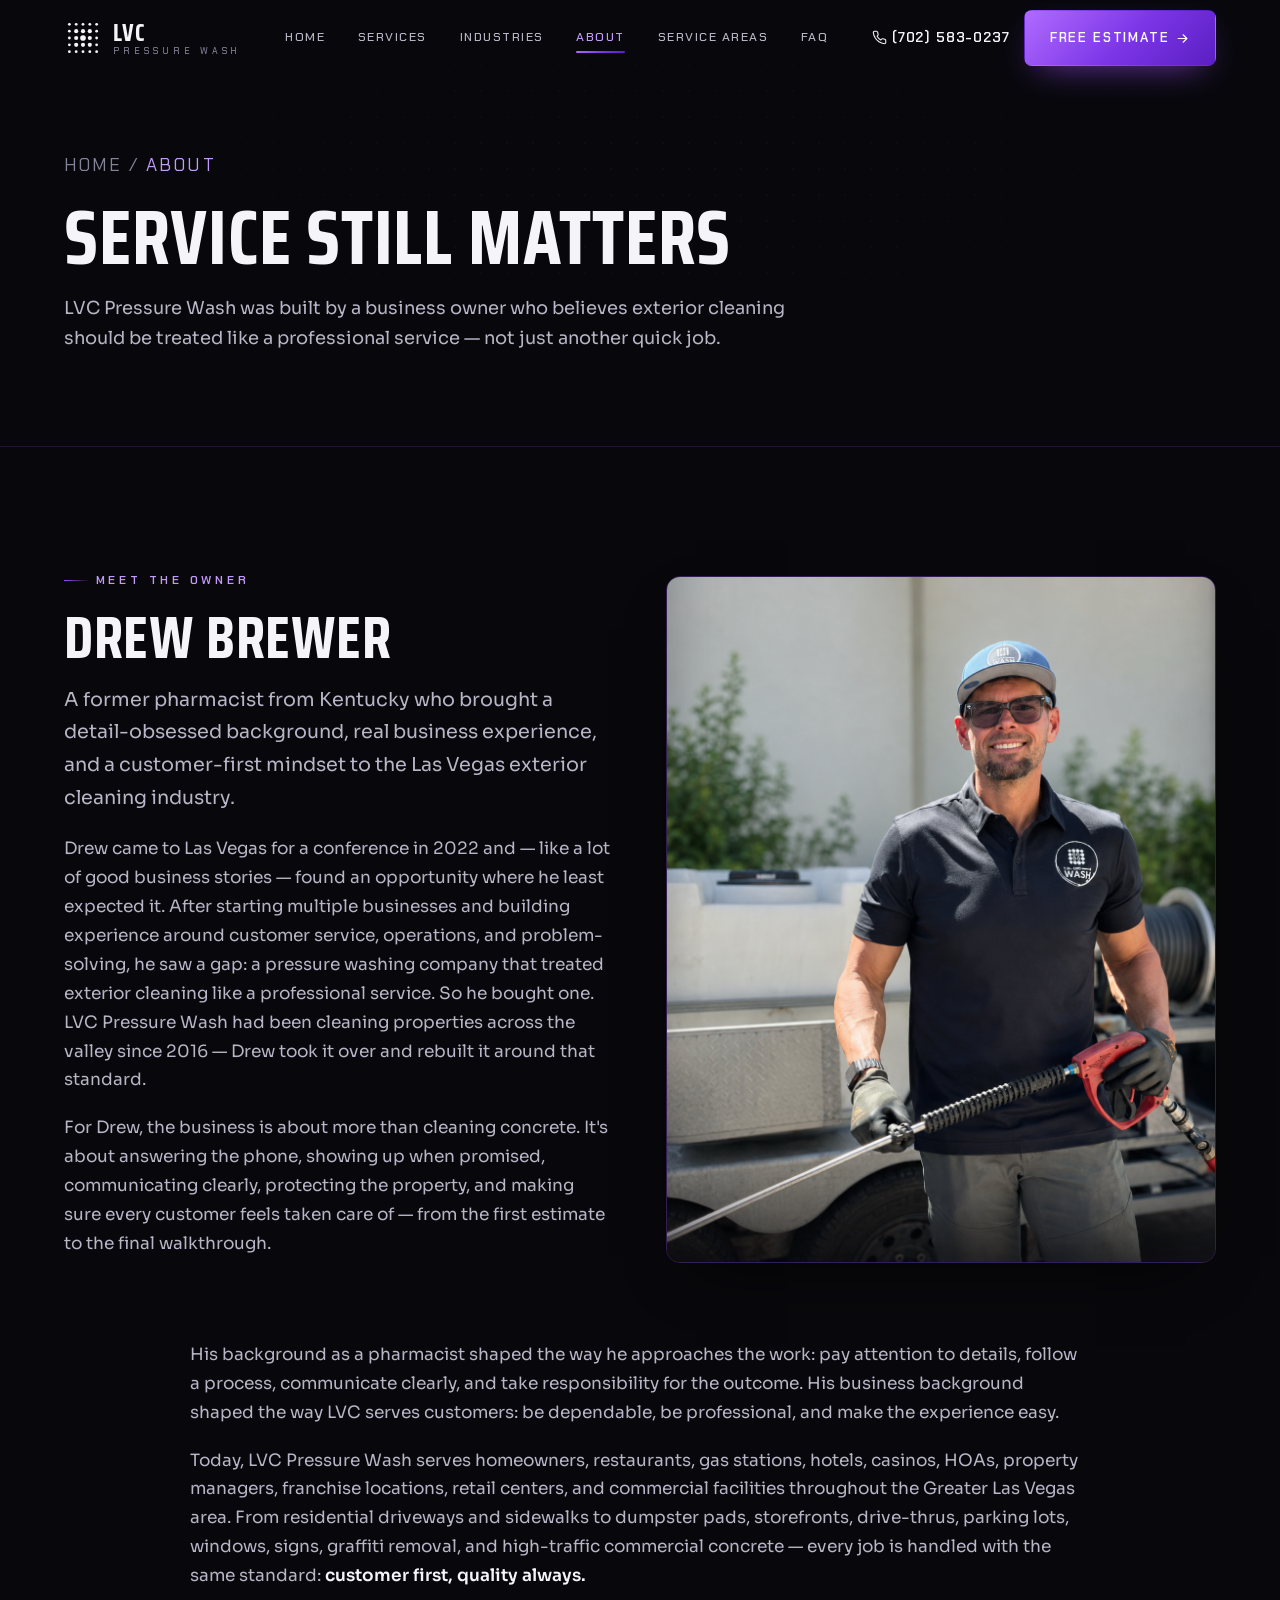
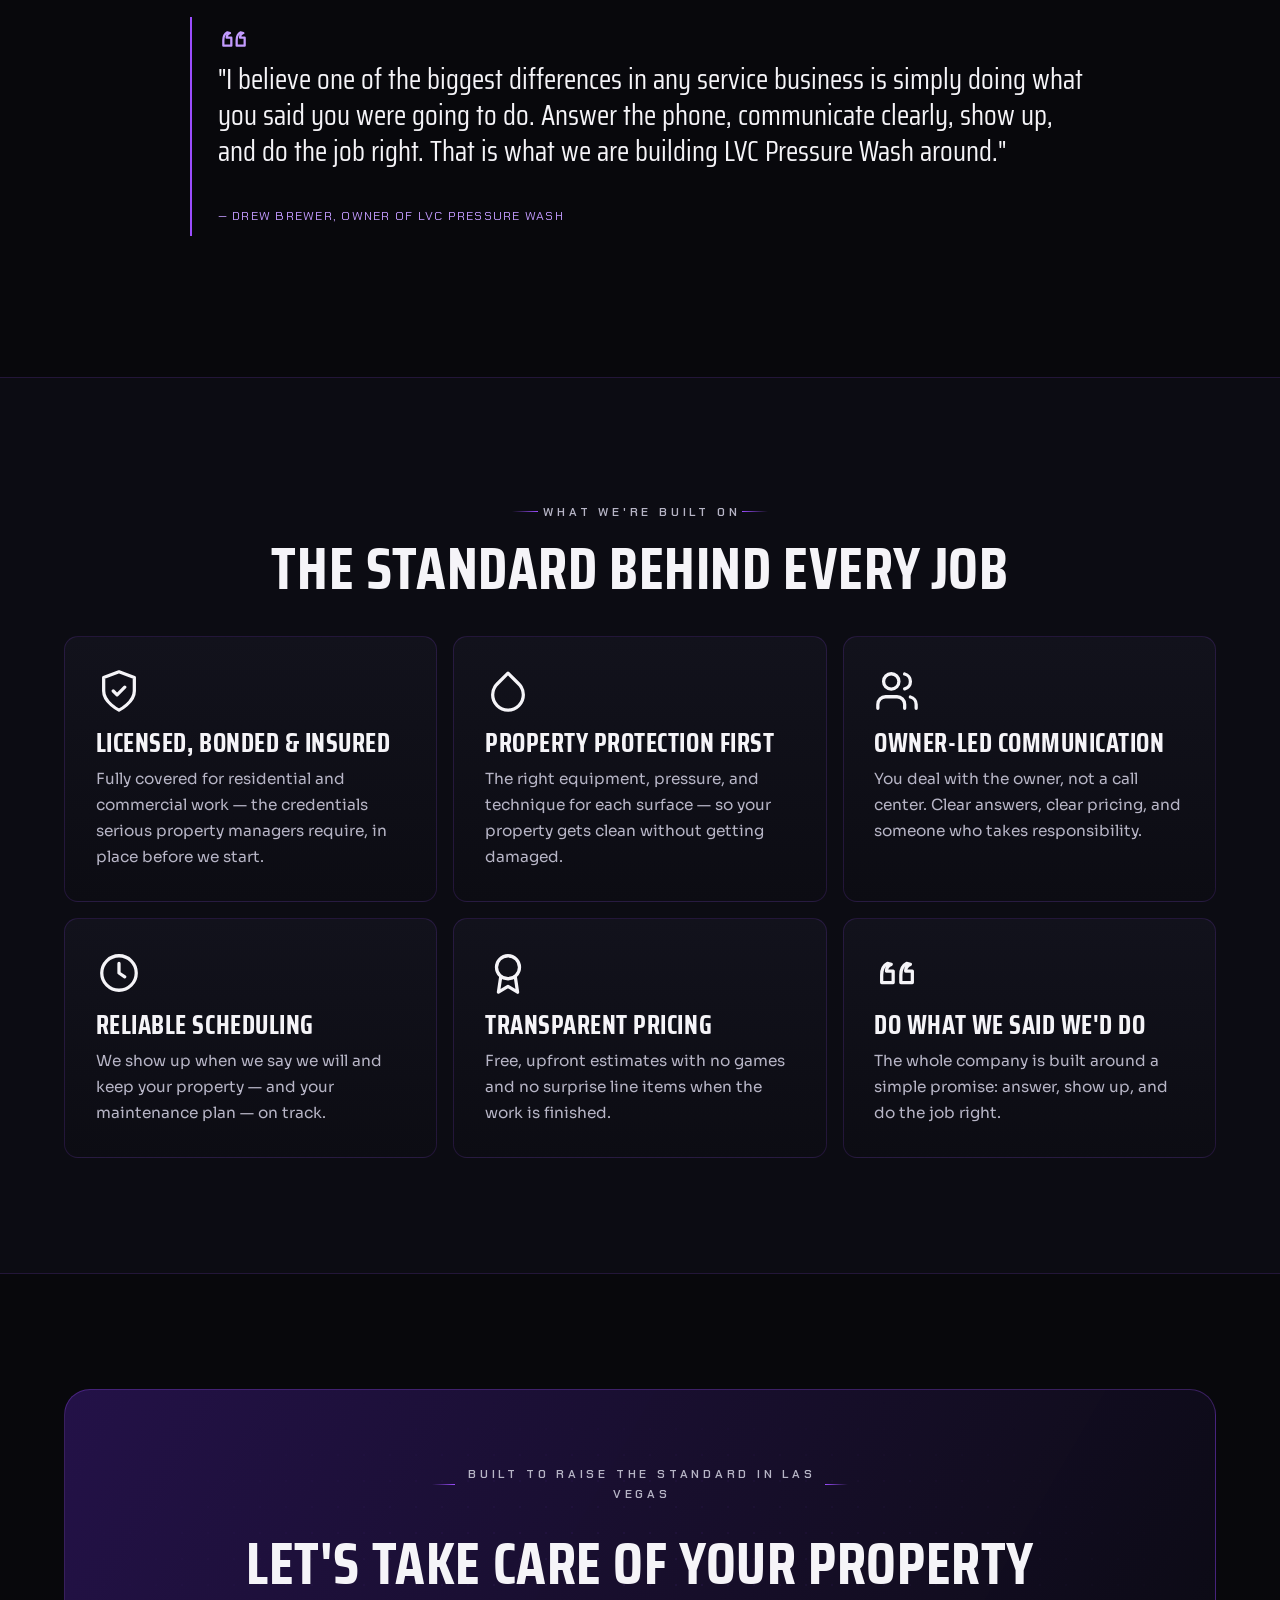
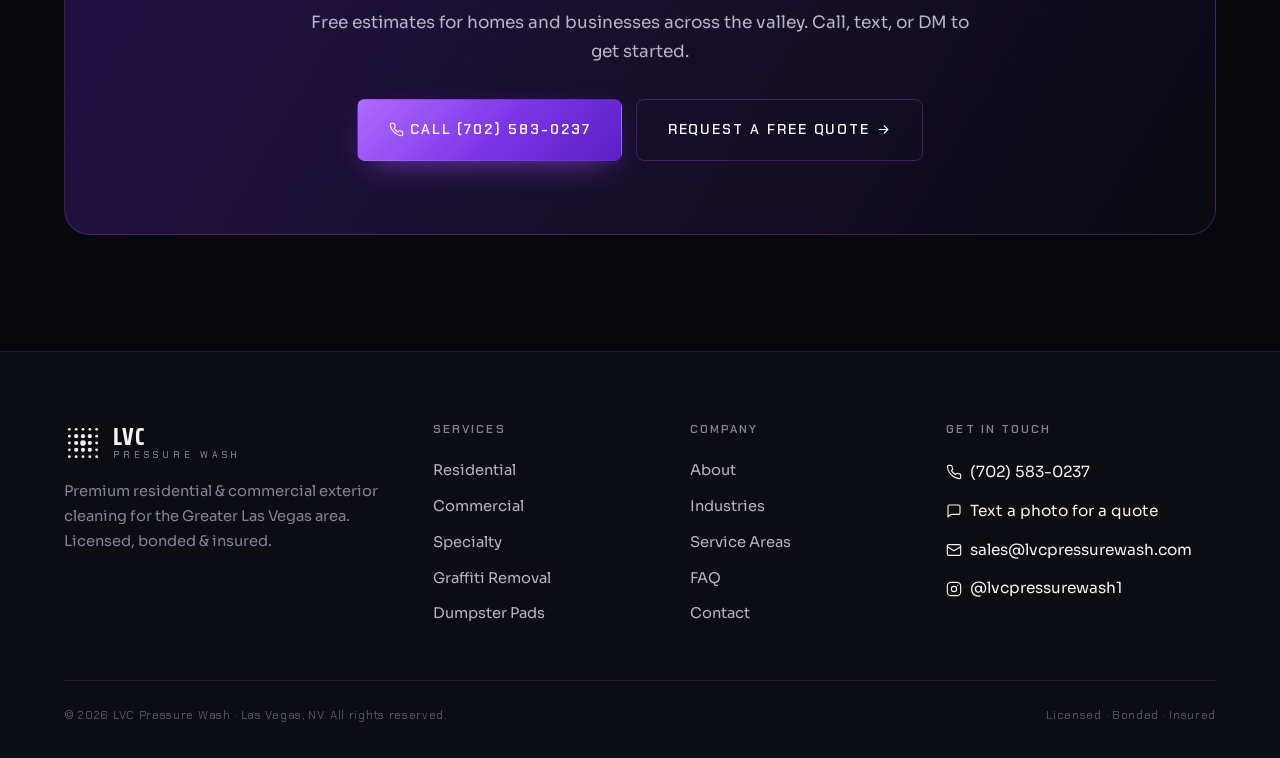
==== commit eca0536f: "Correct founding story: business dates to 2016, Drew acquired it in 2022 about.html implied Drew fou" ====
--- a/site/about.html
+++ b/site/about.html
@@ -5,6 +5,7 @@
 <meta name="viewport" content="width=device-width, initial-scale=1">
 <title>About — Meet Drew Brewer | LVC Pressure Wash Las Vegas</title>
 <meta name="description" content="LVC Pressure Wash is owned and operated by Drew Brewer — a detail-obsessed, customer-first exterior cleaning company built to raise the standard in the Las Vegas region. Licensed, bonded & insured.">
+<link rel="canonical" href="https://www.lvcpressurewash.com/about">
 <link rel="icon" href="assets/favicon.svg" type="image/svg+xml">
 <link rel="preconnect" href="https://fonts.googleapis.com">
 <link rel="preconnect" href="https://fonts.gstatic.com" crossorigin>
@@ -38,14 +39,14 @@
 
 <header class="header">
   <div class="container"><nav class="nav">
-    <a href="index.html" class="brand" aria-label="LVC Pressure Wash home"><svg class="mark" viewBox="0 0 46 46" aria-hidden="true"><use href="#mark"/></svg><span class="brand-word"><span class="b1">LVC</span><span class="b2">PRESSURE&nbsp;WASH</span></span></a>
-    <div class="nav-links"><a href="index.html">Home</a><a href="services.html">Services</a><a href="industries.html">Industries</a><a href="about.html" class="active">About</a><a href="service-areas.html">Service Areas</a><a href="faq.html">FAQ</a></div>
-    <div class="nav-cta"><a href="tel:+17025830237" class="nav-phone"><svg aria-hidden="true"><use href="#i-phone"/></svg>(702) 583-0237</a><a href="contact.html" class="btn">Free Estimate <svg aria-hidden="true"><use href="#i-arrow"/></svg></a><button class="nav-toggle" aria-label="Open menu" aria-expanded="false" aria-controls="mobile-menu"><span></span></button></div>
+    <a href="/" class="brand" aria-label="LVC Pressure Wash home"><svg class="mark" viewBox="0 0 46 46" aria-hidden="true"><use href="#mark"/></svg><span class="brand-word"><span class="b1">LVC</span><span class="b2">PRESSURE&nbsp;WASH</span></span></a>
+    <div class="nav-links"><a href="/">Home</a><a href="/services">Services</a><a href="/industries">Industries</a><a href="/about" class="active">About</a><a href="/service-areas">Service Areas</a><a href="/faq">FAQ</a></div>
+    <div class="nav-cta"><a href="tel:+17025830237" class="nav-phone"><svg aria-hidden="true"><use href="#i-phone"/></svg>(702) 583-0237</a><a href="/contact" class="btn">Free Estimate <svg aria-hidden="true"><use href="#i-arrow"/></svg></a><button class="nav-toggle" aria-label="Open menu" aria-expanded="false" aria-controls="mobile-menu"><span></span></button></div>
   </nav></div>
 </header>
 
 <div class="mobile-menu" id="mobile-menu">
-  <a href="index.html">Home <span>01</span></a><a href="services.html">Services <span>02</span></a><a href="industries.html">Industries <span>03</span></a><a href="about.html">About <span>04</span></a><a href="service-areas.html">Service Areas <span>05</span></a><a href="faq.html">FAQ <span>06</span></a><a href="contact.html">Contact <span>07</span></a>
+  <a href="/">Home <span>01</span></a><a href="/services">Services <span>02</span></a><a href="/industries">Industries <span>03</span></a><a href="/about">About <span>04</span></a><a href="/service-areas">Service Areas <span>05</span></a><a href="/faq">FAQ <span>06</span></a><a href="/contact">Contact <span>07</span></a>
   <a href="tel:+17025830237" class="btn btn-block btn-lg"><svg aria-hidden="true"><use href="#i-phone"/></svg> Call (702) 583-0237</a>
 </div>
 
@@ -53,7 +54,7 @@
 <section class="subhero">
   <div class="dotwash" aria-hidden="true"></div>
   <div class="container subhero-inner">
-    <p class="crumbs"><a href="index.html">Home</a> / <span>About</span></p>
+    <p class="crumbs"><a href="/">Home</a> / <span>About</span></p>
     <h1>Service still matters</h1>
     <p class="lead">LVC Pressure Wash was built by a business owner who believes exterior cleaning should be treated like a professional service — not just another quick job.</p>
   </div>
@@ -66,7 +67,7 @@
         <p class="eyebrow">Meet the owner</p>
         <h2 style="margin-bottom:1.1rem;">Drew Brewer</h2>
         <p class="lead">A former pharmacist from Kentucky who brought a detail-obsessed background, real business experience, and a customer-first mindset to the Las Vegas exterior cleaning industry.</p>
-        <p>Drew came to Las Vegas for a conference in 2022 and — like a lot of good business stories — found an opportunity where he least expected it. After starting multiple businesses and building experience around customer service, operations, and problem-solving, he saw a gap: a pressure washing company that treated exterior cleaning like a professional service. That idea became LVC Pressure Wash.</p>
+        <p>Drew came to Las Vegas for a conference in 2022 and — like a lot of good business stories — found an opportunity where he least expected it. After starting multiple businesses and building experience around customer service, operations, and problem-solving, he saw a gap: a pressure washing company that treated exterior cleaning like a professional service. So he bought one. LVC Pressure Wash had been cleaning properties across the valley since 2016 — Drew took it over and rebuilt it around that standard.</p>
         <p>For Drew, the business is about more than cleaning concrete. It's about answering the phone, showing up when promised, communicating clearly, protecting the property, and making sure every customer feels taken care of — from the first estimate to the final walkthrough.</p>
       </div>
       <div class="reveal" data-d="1">
@@ -114,7 +115,7 @@
         <p>Free estimates for homes and businesses across the valley. Call, text, or DM to get started.</p>
         <div class="btn-row" style="justify-content:center;">
           <a href="tel:+17025830237" class="btn btn-lg"><svg aria-hidden="true"><use href="#i-phone"/></svg> Call (702) 583-0237</a>
-          <a href="contact.html" class="btn btn-ghost btn-lg">Request a free quote <svg aria-hidden="true"><use href="#i-arrow"/></svg></a>
+          <a href="/contact" class="btn btn-ghost btn-lg">Request a free quote <svg aria-hidden="true"><use href="#i-arrow"/></svg></a>
         </div>
       </div>
     </div>
@@ -125,9 +126,9 @@
 <footer class="footer">
   <div class="container">
     <div class="footer-top">
-      <div class="footer-brand"><a href="index.html" class="brand" aria-label="LVC Pressure Wash home"><svg class="mark" viewBox="0 0 46 46" aria-hidden="true"><use href="#mark"/></svg><span class="brand-word"><span class="b1">LVC</span><span class="b2">PRESSURE&nbsp;WASH</span></span></a><p>Premium residential &amp; commercial exterior cleaning for the Greater Las Vegas area. Licensed, bonded &amp; insured.</p></div>
+      <div class="footer-brand"><a href="/" class="brand" aria-label="LVC Pressure Wash home"><svg class="mark" viewBox="0 0 46 46" aria-hidden="true"><use href="#mark"/></svg><span class="brand-word"><span class="b1">LVC</span><span class="b2">PRESSURE&nbsp;WASH</span></span></a><p>Premium residential &amp; commercial exterior cleaning for the Greater Las Vegas area. Licensed, bonded &amp; insured.</p></div>
       <div class="footer-col"><h4>Services</h4><a href="services.html#residential">Residential</a><a href="services.html#commercial">Commercial</a><a href="services.html#specialty">Specialty</a><a href="services.html#specialty">Graffiti Removal</a><a href="services.html#commercial">Dumpster Pads</a></div>
-      <div class="footer-col"><h4>Company</h4><a href="about.html">About</a><a href="industries.html">Industries</a><a href="service-areas.html">Service Areas</a><a href="faq.html">FAQ</a><a href="contact.html">Contact</a></div>
+      <div class="footer-col"><h4>Company</h4><a href="/about">About</a><a href="/industries">Industries</a><a href="/service-areas">Service Areas</a><a href="/faq">FAQ</a><a href="/contact">Contact</a></div>
       <div class="footer-col footer-contact"><h4>Get in touch</h4><a href="tel:+17025830237"><svg aria-hidden="true"><use href="#i-phone"/></svg> (702) 583-0237</a><a href="sms:+17025830237"><svg aria-hidden="true"><use href="#i-msg"/></svg> Text a photo for a quote</a><a href="mailto:sales@lvcpressurewash.com"><svg aria-hidden="true"><use href="#i-mail"/></svg> sales@lvcpressurewash.com</a><a href="https://www.instagram.com/lvcpressurewash1" target="_blank" rel="noopener"><svg aria-hidden="true"><use href="#i-instagram"/></svg> @lvcpressurewash1</a></div>
     </div>
     <div class="footer-bottom"><p>© <span id="year">2026</span> LVC Pressure Wash · Las Vegas, NV. All rights reserved.</p><p>Licensed · Bonded · Insured</p></div>
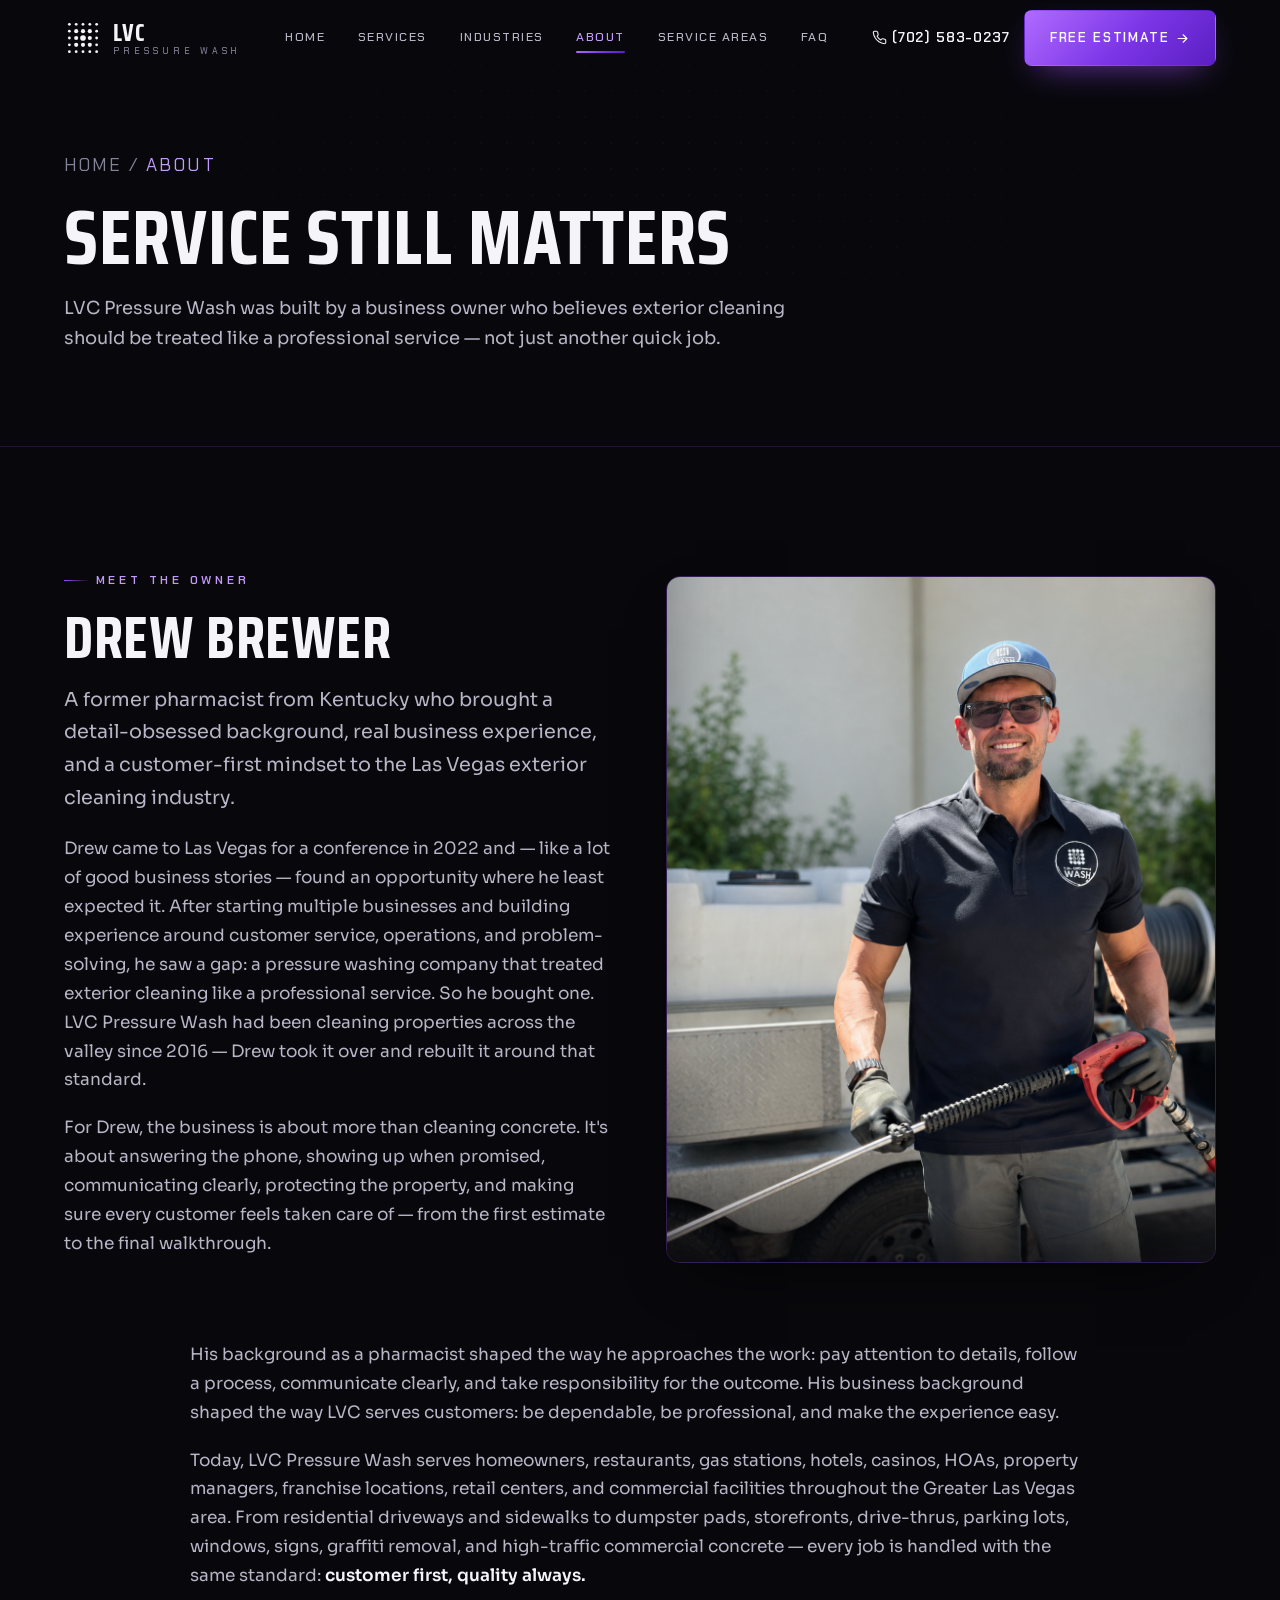
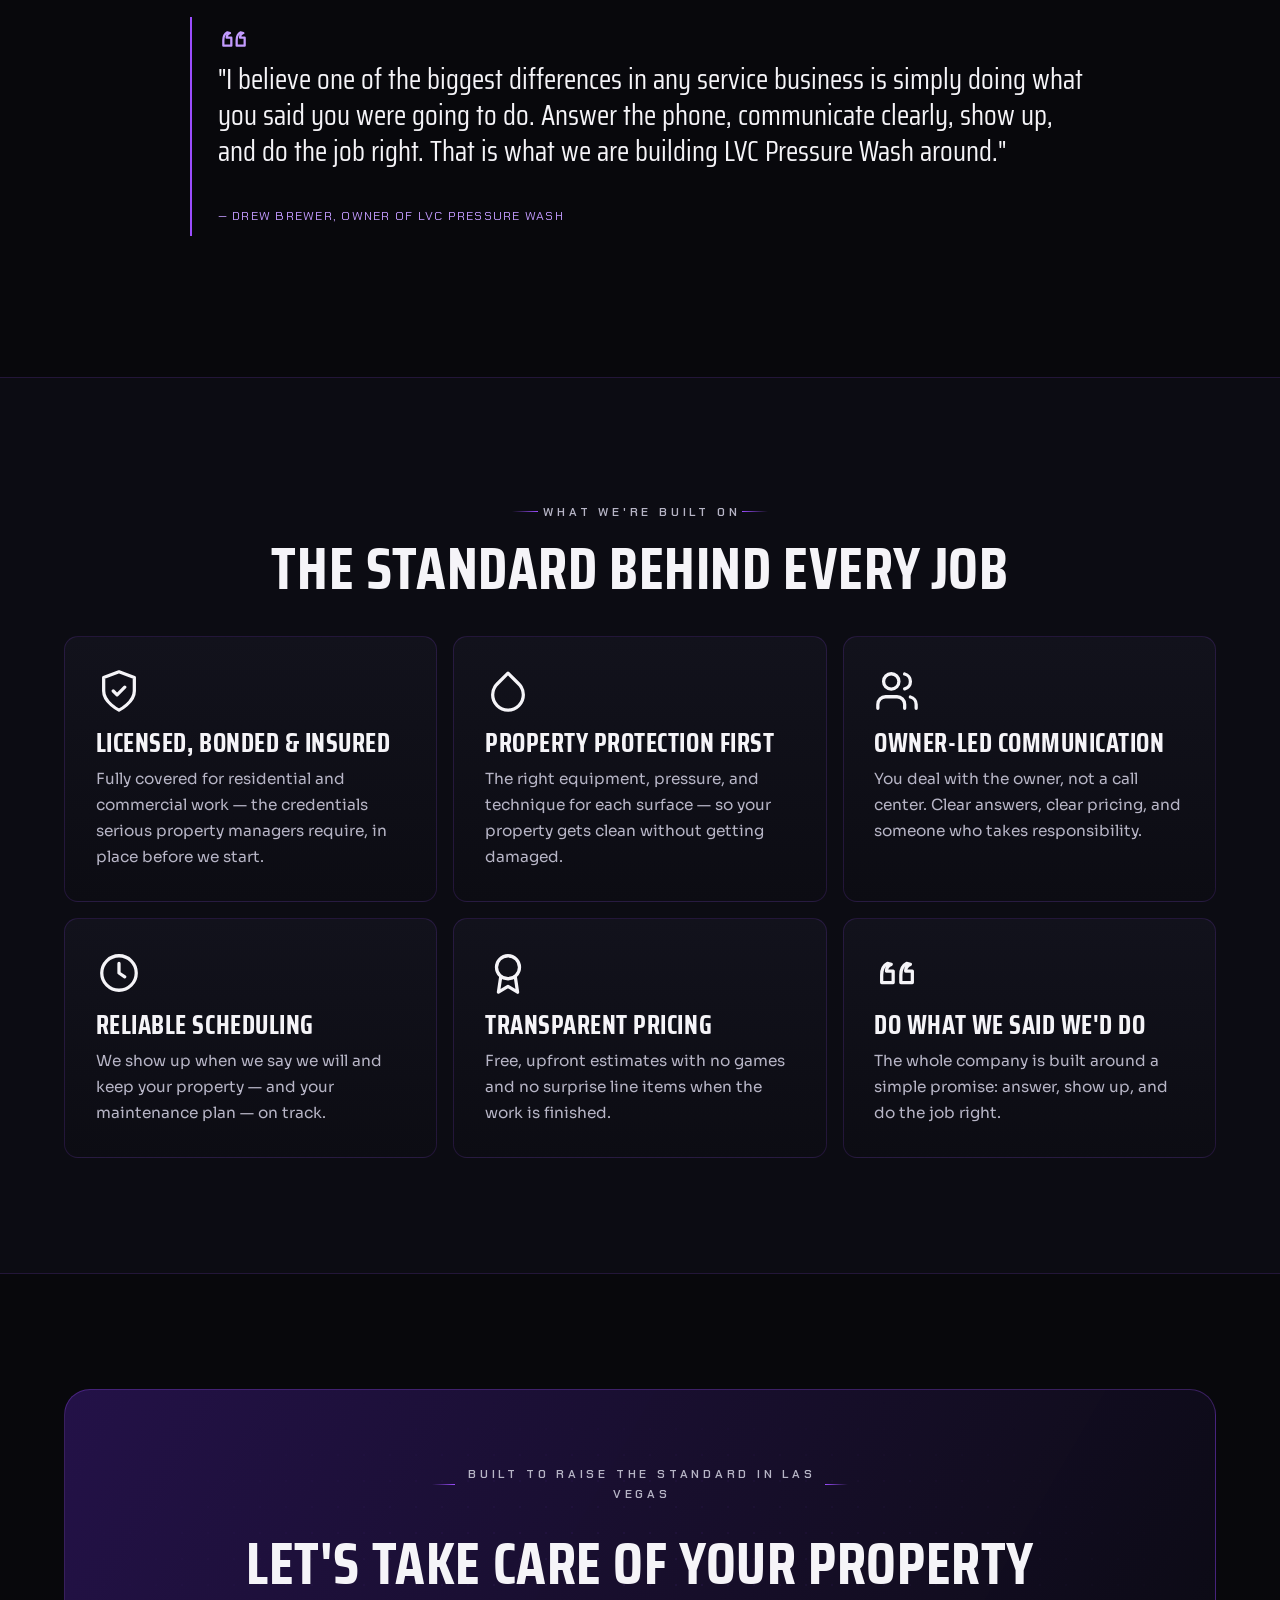
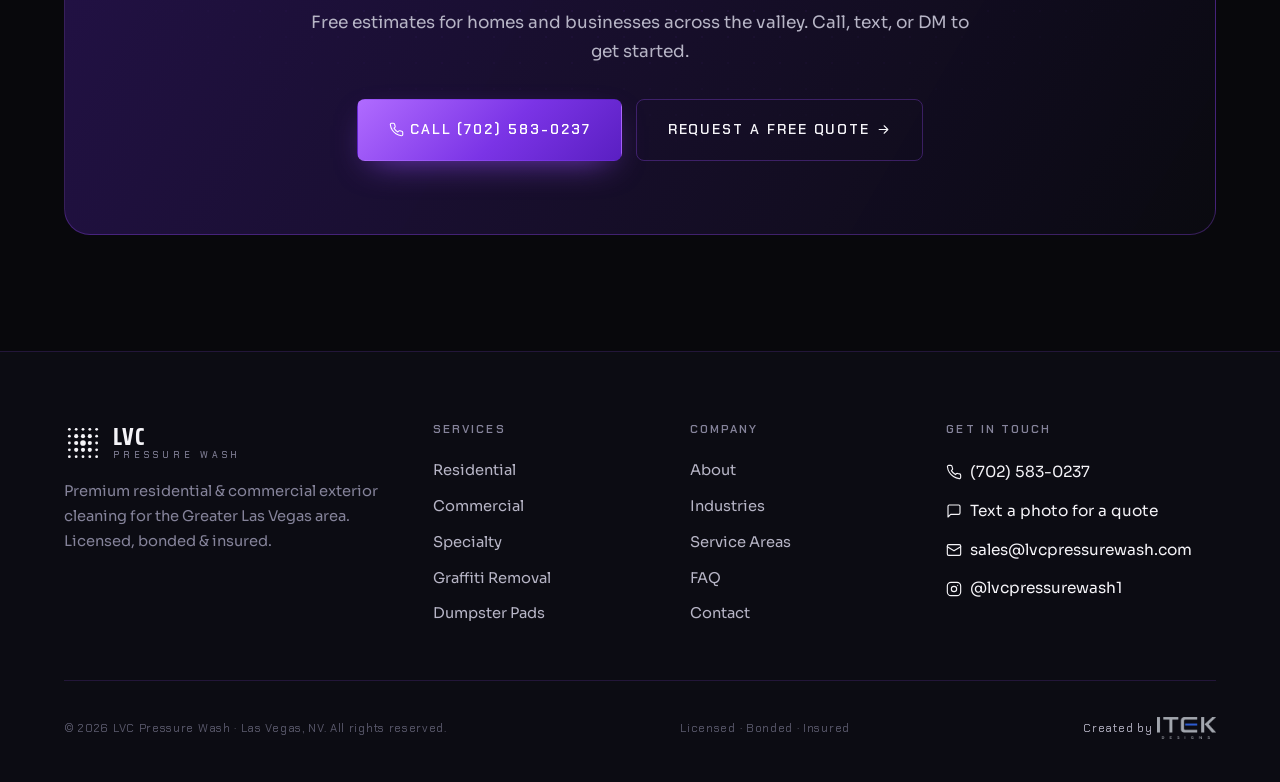
==== commit aa47216b: "Footer: add "Created by ITEK Designs" credit Same credit as the Belfry Basketball footer: "Created b" ====
--- a/site/about.html
+++ b/site/about.html
@@ -4,7 +4,7 @@
 <meta charset="UTF-8">
 <meta name="viewport" content="width=device-width, initial-scale=1">
 <title>About — Meet Drew Brewer | LVC Pressure Wash Las Vegas</title>
-<meta name="description" content="LVC Pressure Wash is owned and operated by Drew Brewer — a detail-obsessed, customer-first exterior cleaning company built to raise the standard in the Las Vegas region. Licensed, bonded & insured.">
+<meta name="description" content="Owned by Drew Brewer, LVC Pressure Wash has cleaned Las Vegas properties since 2016. Licensed, bonded &amp; insured exterior cleaning.">
 <link rel="canonical" href="https://www.lvcpressurewash.com/about">
 <link rel="icon" href="assets/favicon.svg" type="image/svg+xml">
 <link rel="preconnect" href="https://fonts.googleapis.com">
@@ -131,7 +131,7 @@
       <div class="footer-col"><h4>Company</h4><a href="/about">About</a><a href="/industries">Industries</a><a href="/service-areas">Service Areas</a><a href="/faq">FAQ</a><a href="/contact">Contact</a></div>
       <div class="footer-col footer-contact"><h4>Get in touch</h4><a href="tel:+17025830237"><svg aria-hidden="true"><use href="#i-phone"/></svg> (702) 583-0237</a><a href="sms:+17025830237"><svg aria-hidden="true"><use href="#i-msg"/></svg> Text a photo for a quote</a><a href="mailto:sales@lvcpressurewash.com"><svg aria-hidden="true"><use href="#i-mail"/></svg> sales@lvcpressurewash.com</a><a href="https://www.instagram.com/lvcpressurewash1" target="_blank" rel="noopener"><svg aria-hidden="true"><use href="#i-instagram"/></svg> @lvcpressurewash1</a></div>
     </div>
-    <div class="footer-bottom"><p>© <span id="year">2026</span> LVC Pressure Wash · Las Vegas, NV. All rights reserved.</p><p>Licensed · Bonded · Insured</p></div>
+    <div class="footer-bottom"><p>© <span id="year">2026</span> LVC Pressure Wash · Las Vegas, NV. All rights reserved.</p><p>Licensed · Bonded · Insured</p><p><a class="itek-credit" href="https://itekdesigns.com" target="_blank" rel="noopener">Created by <img src="assets/img/itek-designs.png" alt="ITEK Designs" width="59" height="22" loading="lazy" decoding="async"></a></p></div>
   </div>
 </footer>
 
--- a/site/css/styles.css
+++ b/site/css/styles.css
@@ -490,6 +490,12 @@
 .footer-contact svg{ width:16px; height:16px; color:var(--bone); }
 .footer-bottom{ margin-top:clamp(2rem,4vw,3rem); padding-top:1.6rem; border-top:1px solid var(--line); display:flex; flex-wrap:wrap; justify-content:space-between; gap:1rem; align-items:center; }
 .footer-bottom p{ margin:0; font-family:var(--f-mono); font-size:.72rem; letter-spacing:.06em; color:var(--steel-2); }
+.footer-bottom a{ color:var(--fog); transition:color .2s; }
+.footer-bottom a:hover{ color:var(--volt-glow); }
+/* ITEK credit, same as the Belfry footer */
+.itek-credit { display:inline-flex; align-items:center; gap:.6ch; min-height:44px; }
+.itek-credit img { height:22px; width:auto; opacity:.8; transition:opacity .2s; }
+.itek-credit:hover img, .itek-credit:focus-visible img { opacity:1; }
 
 /* sticky mobile call bar */
 .mobile-bar{ position:fixed; left:0; right:0; bottom:0; z-index:50; display:none; gap:1px; background:var(--line-2); border-top:1px solid var(--line-2); }
